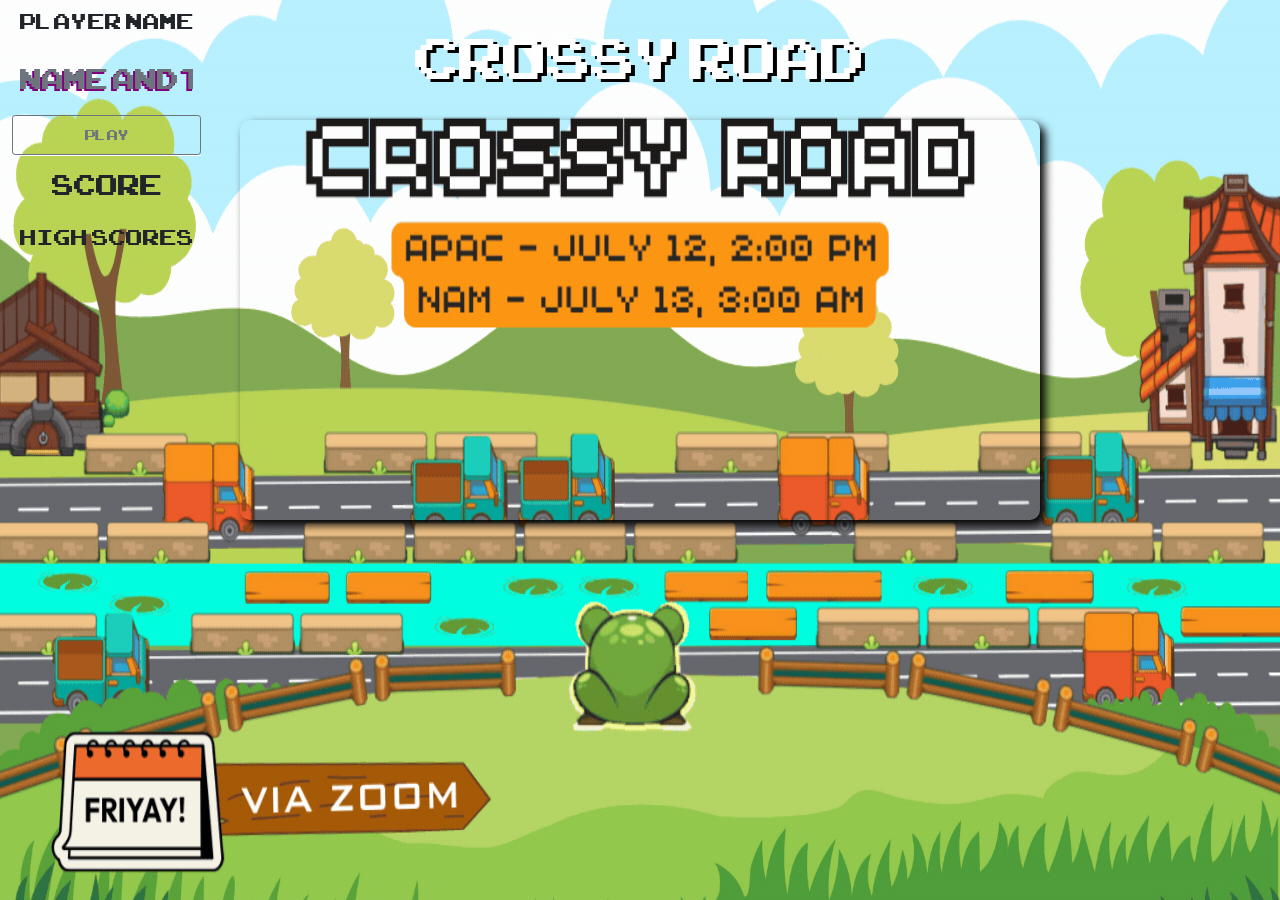
==== index.html @ a65c2bf8 "Disabled admin password" ====
<html>
    <head></head>
    <body class="container-fluid">
    <div class="row">
        <div class="col-sm-2">
            <div class="name" style="border-bottom: 1px solid white;">
                <div style="font-size: 30px;text-align: center;">Player Name</div>
                <input id="name" class="form-control form-control-sm w-100" type="text" style="border: none;background-color: transparent;" placeholder="Name and Team">
                <div style="text-align: right;">
                    <button id="play_button" class="btn btn-sm btn-outline-secondary w-100" style="display: none;" onclick="play_now()">Play</button>
                </div>
            </div>
            <div>
                <div style="text-align: center;font-size: 40px;">Score</div>
                <div id="score"></div>
            </div>
            <div>
                <div style="text-align: center;font-size: 30px;">High Scores</div>
                <table id = "scoreboard" style="font-size: 20px;"></table>
            </div>
        </div>
        <div class="col-sm-8">
            <div id="banner">Crossy Road</div>
            <canvas id="game_canvas"></canvas>
        </div>
        <div class="col-sm-2"></div>
    </div>
    </body>

    <link rel="stylesheet" href="dist/font-awesome/css/all.css" type="text/css">
    <link href="dist/bootstrap-5.1.3/css/bootstrap.min.css" rel="stylesheet">
    <script src="dist/bootstrap-5.1.3/js/bootstrap.min.js"></script>
    <script src="dist/bootstrap-5.1.3/popper.js"></script>

    <script src="dist/jquery-3.6.0.min.js"></script>

    <script src="js/main.js"></script>
    <script src="js/topscores.js"></script>
    <link rel="stylesheet" type="text/css" href="css/main.css" />
</html>
---- dist/font-awesome/css/all.css ----
.fa,
.fas,
.far,
.fal,
.fab {
  -moz-osx-font-smoothing: grayscale;
  -webkit-font-smoothing: antialiased;
  display: inline-block;
  font-style: normal;
  font-variant: normal;
  text-rendering: auto;
  line-height: 1; }

.fa-lg {
  font-size: 1.33333em;
  line-height: 0.75em;
  vertical-align: -.0667em; }

.fa-xs {
  font-size: .75em; }

.fa-sm {
  font-size: .875em; }

.fa-1x {
  font-size: 1em; }

.fa-2x {
  font-size: 2em; }

.fa-3x {
  font-size: 3em; }

.fa-4x {
  font-size: 4em; }

.fa-5x {
  font-size: 5em; }

.fa-6x {
  font-size: 6em; }

.fa-7x {
  font-size: 7em; }

.fa-8x {
  font-size: 8em; }

.fa-9x {
  font-size: 9em; }

.fa-10x {
  font-size: 10em; }

.fa-fw {
  text-align: center;
  width: 1.25em; }

.fa-ul {
  list-style-type: none;
  margin-left: 2.5em;
  padding-left: 0; }
  .fa-ul > li {
    position: relative; }

.fa-li {
  left: -2em;
  position: absolute;
  text-align: center;
  width: 2em;
  line-height: inherit; }

.fa-border {
  border: solid 0.08em #eee;
  border-radius: .1em;
  padding: .2em .25em .15em; }

.fa-pull-left {
  float: left; }

.fa-pull-right {
  float: right; }

.fa.fa-pull-left,
.fas.fa-pull-left,
.far.fa-pull-left,
.fal.fa-pull-left,
.fab.fa-pull-left {
  margin-right: .3em; }

.fa.fa-pull-right,
.fas.fa-pull-right,
.far.fa-pull-right,
.fal.fa-pull-right,
.fab.fa-pull-right {
  margin-left: .3em; }

.fa-spin {
  -webkit-animation: fa-spin 2s infinite linear;
          animation: fa-spin 2s infinite linear; }

.fa-pulse {
  -webkit-animation: fa-spin 1s infinite steps(8);
          animation: fa-spin 1s infinite steps(8); }

@-webkit-keyframes fa-spin {
  0% {
    -webkit-transform: rotate(0deg);
            transform: rotate(0deg); }
  100% {
    -webkit-transform: rotate(360deg);
            transform: rotate(360deg); } }

@keyframes fa-spin {
  0% {
    -webkit-transform: rotate(0deg);
            transform: rotate(0deg); }
  100% {
    -webkit-transform: rotate(360deg);
            transform: rotate(360deg); } }

.fa-rotate-90 {
  -ms-filter: "progid:DXImageTransform.Microsoft.BasicImage(rotation=1)";
  -webkit-transform: rotate(90deg);
          transform: rotate(90deg); }

.fa-rotate-180 {
  -ms-filter: "progid:DXImageTransform.Microsoft.BasicImage(rotation=2)";
  -webkit-transform: rotate(180deg);
          transform: rotate(180deg); }

.fa-rotate-270 {
  -ms-filter: "progid:DXImageTransform.Microsoft.BasicImage(rotation=3)";
  -webkit-transform: rotate(270deg);
          transform: rotate(270deg); }

.fa-flip-horizontal {
  -ms-filter: "progid:DXImageTransform.Microsoft.BasicImage(rotation=0, mirror=1)";
  -webkit-transform: scale(-1, 1);
          transform: scale(-1, 1); }

.fa-flip-vertical {
  -ms-filter: "progid:DXImageTransform.Microsoft.BasicImage(rotation=2, mirror=1)";
  -webkit-transform: scale(1, -1);
          transform: scale(1, -1); }

.fa-flip-both, .fa-flip-horizontal.fa-flip-vertical {
  -ms-filter: "progid:DXImageTransform.Microsoft.BasicImage(rotation=2, mirror=1)";
  -webkit-transform: scale(-1, -1);
          transform: scale(-1, -1); }

:root .fa-rotate-90,
:root .fa-rotate-180,
:root .fa-rotate-270,
:root .fa-flip-horizontal,
:root .fa-flip-vertical,
:root .fa-flip-both {
  -webkit-filter: none;
          filter: none; }

.fa-stack {
  display: inline-block;
  height: 2em;
  line-height: 2em;
  position: relative;
  vertical-align: middle;
  width: 2.5em; }

.fa-stack-1x,
.fa-stack-2x {
  left: 0;
  position: absolute;
  text-align: center;
  width: 100%; }

.fa-stack-1x {
  line-height: inherit; }

.fa-stack-2x {
  font-size: 2em; }

.fa-inverse {
  color: #fff; }

/* Font Awesome uses the Unicode Private Use Area (PUA) to ensure screen
readers do not read off random characters that represent icons */
.fa-500px:before {
  content: "\f26e"; }

.fa-accessible-icon:before {
  content: "\f368"; }

.fa-accusoft:before {
  content: "\f369"; }

.fa-acquisitions-incorporated:before {
  content: "\f6af"; }

.fa-ad:before {
  content: "\f641"; }

.fa-address-book:before {
  content: "\f2b9"; }

.fa-address-card:before {
  content: "\f2bb"; }

.fa-adjust:before {
  content: "\f042"; }

.fa-adn:before {
  content: "\f170"; }

.fa-adobe:before {
  content: "\f778"; }

.fa-adversal:before {
  content: "\f36a"; }

.fa-affiliatetheme:before {
  content: "\f36b"; }

.fa-air-freshener:before {
  content: "\f5d0"; }

.fa-algolia:before {
  content: "\f36c"; }

.fa-align-center:before {
  content: "\f037"; }

.fa-align-justify:before {
  content: "\f039"; }

.fa-align-left:before {
  content: "\f036"; }

.fa-align-right:before {
  content: "\f038"; }

.fa-alipay:before {
  content: "\f642"; }

.fa-allergies:before {
  content: "\f461"; }

.fa-amazon:before {
  content: "\f270"; }

.fa-amazon-pay:before {
  content: "\f42c"; }

.fa-ambulance:before {
  content: "\f0f9"; }

.fa-american-sign-language-interpreting:before {
  content: "\f2a3"; }

.fa-amilia:before {
  content: "\f36d"; }

.fa-anchor:before {
  content: "\f13d"; }

.fa-android:before {
  content: "\f17b"; }

.fa-angellist:before {
  content: "\f209"; }

.fa-angle-double-down:before {
  content: "\f103"; }

.fa-angle-double-left:before {
  content: "\f100"; }

.fa-angle-double-right:before {
  content: "\f101"; }

.fa-angle-double-up:before {
  content: "\f102"; }

.fa-angle-down:before {
  content: "\f107"; }

.fa-angle-left:before {
  content: "\f104"; }

.fa-angle-right:before {
  content: "\f105"; }

.fa-angle-up:before {
  content: "\f106"; }

.fa-angry:before {
  content: "\f556"; }

.fa-angrycreative:before {
  content: "\f36e"; }

.fa-angular:before {
  content: "\f420"; }

.fa-ankh:before {
  content: "\f644"; }

.fa-app-store:before {
  content: "\f36f"; }

.fa-app-store-ios:before {
  content: "\f370"; }

.fa-apper:before {
  content: "\f371"; }

.fa-apple:before {
  content: "\f179"; }

.fa-apple-alt:before {
  content: "\f5d1"; }

.fa-apple-pay:before {
  content: "\f415"; }

.fa-archive:before {
  content: "\f187"; }

.fa-archway:before {
  content: "\f557"; }

.fa-arrow-alt-circle-down:before {
  content: "\f358"; }

.fa-arrow-alt-circle-left:before {
  content: "\f359"; }

.fa-arrow-alt-circle-right:before {
  content: "\f35a"; }

.fa-arrow-alt-circle-up:before {
  content: "\f35b"; }

.fa-arrow-circle-down:before {
  content: "\f0ab"; }

.fa-arrow-circle-left:before {
  content: "\f0a8"; }

.fa-arrow-circle-right:before {
  content: "\f0a9"; }

.fa-arrow-circle-up:before {
  content: "\f0aa"; }

.fa-arrow-down:before {
  content: "\f063"; }

.fa-arrow-left:before {
  content: "\f060"; }

.fa-arrow-right:before {
  content: "\f061"; }

.fa-arrow-up:before {
  content: "\f062"; }

.fa-arrows-alt:before {
  content: "\f0b2"; }

.fa-arrows-alt-h:before {
  content: "\f337"; }

.fa-arrows-alt-v:before {
  content: "\f338"; }

.fa-artstation:before {
  content: "\f77a"; }

.fa-assistive-listening-systems:before {
  content: "\f2a2"; }

.fa-asterisk:before {
  content: "\f069"; }

.fa-asymmetrik:before {
  content: "\f372"; }

.fa-at:before {
  content: "\f1fa"; }

.fa-atlas:before {
  content: "\f558"; }

.fa-atlassian:before {
  content: "\f77b"; }

.fa-atom:before {
  content: "\f5d2"; }

.fa-audible:before {
  content: "\f373"; }

.fa-audio-description:before {
  content: "\f29e"; }

.fa-autoprefixer:before {
  content: "\f41c"; }

.fa-avianex:before {
  content: "\f374"; }

.fa-aviato:before {
  content: "\f421"; }

.fa-award:before {
  content: "\f559"; }

.fa-aws:before {
  content: "\f375"; }

.fa-baby:before {
  content: "\f77c"; }

.fa-baby-carriage:before {
  content: "\f77d"; }

.fa-backspace:before {
  content: "\f55a"; }

.fa-backward:before {
  content: "\f04a"; }

.fa-bacon:before {
  content: "\f7e5"; }

.fa-balance-scale:before {
  content: "\f24e"; }

.fa-ban:before {
  content: "\f05e"; }

.fa-band-aid:before {
  content: "\f462"; }

.fa-bandcamp:before {
  content: "\f2d5"; }

.fa-barcode:before {
  content: "\f02a"; }

.fa-bars:before {
  content: "\f0c9"; }

.fa-baseball-ball:before {
  content: "\f433"; }

.fa-basketball-ball:before {
  content: "\f434"; }

.fa-bath:before {
  content: "\f2cd"; }

.fa-battery-empty:before {
  content: "\f244"; }

.fa-battery-full:before {
  content: "\f240"; }

.fa-battery-half:before {
  content: "\f242"; }

.fa-battery-quarter:before {
  content: "\f243"; }

.fa-battery-three-quarters:before {
  content: "\f241"; }

.fa-bed:before {
  content: "\f236"; }

.fa-beer:before {
  content: "\f0fc"; }

.fa-behance:before {
  content: "\f1b4"; }

.fa-behance-square:before {
  content: "\f1b5"; }

.fa-bell:before {
  content: "\f0f3"; }

.fa-bell-slash:before {
  content: "\f1f6"; }

.fa-bezier-curve:before {
  content: "\f55b"; }

.fa-bible:before {
  content: "\f647"; }

.fa-bicycle:before {
  content: "\f206"; }

.fa-bimobject:before {
  content: "\f378"; }

.fa-binoculars:before {
  content: "\f1e5"; }

.fa-biohazard:before {
  content: "\f780"; }

.fa-birthday-cake:before {
  content: "\f1fd"; }

.fa-bitbucket:before {
  content: "\f171"; }

.fa-bitcoin:before {
  content: "\f379"; }

.fa-bity:before {
  content: "\f37a"; }

.fa-black-tie:before {
  content: "\f27e"; }

.fa-blackberry:before {
  content: "\f37b"; }

.fa-blender:before {
  content: "\f517"; }

.fa-blender-phone:before {
  content: "\f6b6"; }

.fa-blind:before {
  content: "\f29d"; }

.fa-blog:before {
  content: "\f781"; }

.fa-blogger:before {
  content: "\f37c"; }

.fa-blogger-b:before {
  content: "\f37d"; }

.fa-bluetooth:before {
  content: "\f293"; }

.fa-bluetooth-b:before {
  content: "\f294"; }

.fa-bold:before {
  content: "\f032"; }

.fa-bolt:before {
  content: "\f0e7"; }

.fa-bomb:before {
  content: "\f1e2"; }

.fa-bone:before {
  content: "\f5d7"; }

.fa-bong:before {
  content: "\f55c"; }

.fa-book:before {
  content: "\f02d"; }

.fa-book-dead:before {
  content: "\f6b7"; }

.fa-book-medical:before {
  content: "\f7e6"; }

.fa-book-open:before {
  content: "\f518"; }

.fa-book-reader:before {
  content: "\f5da"; }

.fa-bookmark:before {
  content: "\f02e"; }

.fa-bowling-ball:before {
  content: "\f436"; }

.fa-box:before {
  content: "\f466"; }

.fa-box-open:before {
  content: "\f49e"; }

.fa-boxes:before {
  content: "\f468"; }

.fa-braille:before {
  content: "\f2a1"; }

.fa-brain:before {
  content: "\f5dc"; }

.fa-bread-slice:before {
  content: "\f7ec"; }

.fa-briefcase:before {
  content: "\f0b1"; }

.fa-briefcase-medical:before {
  content: "\f469"; }

.fa-broadcast-tower:before {
  content: "\f519"; }

.fa-broom:before {
  content: "\f51a"; }

.fa-brush:before {
  content: "\f55d"; }

.fa-btc:before {
  content: "\f15a"; }

.fa-bug:before {
  content: "\f188"; }

.fa-building:before {
  content: "\f1ad"; }

.fa-bullhorn:before {
  content: "\f0a1"; }

.fa-bullseye:before {
  content: "\f140"; }

.fa-burn:before {
  content: "\f46a"; }

.fa-buromobelexperte:before {
  content: "\f37f"; }

.fa-bus:before {
  content: "\f207"; }

.fa-bus-alt:before {
  content: "\f55e"; }

.fa-business-time:before {
  content: "\f64a"; }

.fa-buysellads:before {
  content: "\f20d"; }

.fa-calculator:before {
  content: "\f1ec"; }

.fa-calendar:before {
  content: "\f133"; }

.fa-calendar-alt:before {
  content: "\f073"; }

.fa-calendar-check:before {
  content: "\f274"; }

.fa-calendar-day:before {
  content: "\f783"; }

.fa-calendar-minus:before {
  content: "\f272"; }

.fa-calendar-plus:before {
  content: "\f271"; }

.fa-calendar-times:before {
  content: "\f273"; }

.fa-calendar-week:before {
  content: "\f784"; }

.fa-camera:before {
  content: "\f030"; }

.fa-camera-retro:before {
  content: "\f083"; }

.fa-campground:before {
  content: "\f6bb"; }

.fa-canadian-maple-leaf:before {
  content: "\f785"; }

.fa-candy-cane:before {
  content: "\f786"; }

.fa-cannabis:before {
  content: "\f55f"; }

.fa-capsules:before {
  content: "\f46b"; }

.fa-car:before {
  content: "\f1b9"; }

.fa-car-alt:before {
  content: "\f5de"; }

.fa-car-battery:before {
  content: "\f5df"; }

.fa-car-crash:before {
  content: "\f5e1"; }

.fa-car-side:before {
  content: "\f5e4"; }

.fa-caret-down:before {
  content: "\f0d7"; }

.fa-caret-left:before {
  content: "\f0d9"; }

.fa-caret-right:before {
  content: "\f0da"; }

.fa-caret-square-down:before {
  content: "\f150"; }

.fa-caret-square-left:before {
  content: "\f191"; }

.fa-caret-square-right:before {
  content: "\f152"; }

.fa-caret-square-up:before {
  content: "\f151"; }

.fa-caret-up:before {
  content: "\f0d8"; }

.fa-carrot:before {
  content: "\f787"; }

.fa-cart-arrow-down:before {
  content: "\f218"; }

.fa-cart-plus:before {
  content: "\f217"; }

.fa-cash-register:before {
  content: "\f788"; }

.fa-cat:before {
  content: "\f6be"; }

.fa-cc-amazon-pay:before {
  content: "\f42d"; }

.fa-cc-amex:before {
  content: "\f1f3"; }

.fa-cc-apple-pay:before {
  content: "\f416"; }

.fa-cc-diners-club:before {
  content: "\f24c"; }

.fa-cc-discover:before {
  content: "\f1f2"; }

.fa-cc-jcb:before {
  content: "\f24b"; }

.fa-cc-mastercard:before {
  content: "\f1f1"; }

.fa-cc-paypal:before {
  content: "\f1f4"; }

.fa-cc-stripe:before {
  content: "\f1f5"; }

.fa-cc-visa:before {
  content: "\f1f0"; }

.fa-centercode:before {
  content: "\f380"; }

.fa-centos:before {
  content: "\f789"; }

.fa-certificate:before {
  content: "\f0a3"; }

.fa-chair:before {
  content: "\f6c0"; }

.fa-chalkboard:before {
  content: "\f51b"; }

.fa-chalkboard-teacher:before {
  content: "\f51c"; }

.fa-charging-station:before {
  content: "\f5e7"; }

.fa-chart-area:before {
  content: "\f1fe"; }

.fa-chart-bar:before {
  content: "\f080"; }

.fa-chart-line:before {
  content: "\f201"; }

.fa-chart-pie:before {
  content: "\f200"; }

.fa-check:before {
  content: "\f00c"; }

.fa-check-circle:before {
  content: "\f058"; }

.fa-check-double:before {
  content: "\f560"; }

.fa-check-square:before {
  content: "\f14a"; }

.fa-cheese:before {
  content: "\f7ef"; }

.fa-chess:before {
  content: "\f439"; }

.fa-chess-bishop:before {
  content: "\f43a"; }

.fa-chess-board:before {
  content: "\f43c"; }

.fa-chess-king:before {
  content: "\f43f"; }

.fa-chess-knight:before {
  content: "\f441"; }

.fa-chess-pawn:before {
  content: "\f443"; }

.fa-chess-queen:before {
  content: "\f445"; }

.fa-chess-rook:before {
  content: "\f447"; }

.fa-chevron-circle-down:before {
  content: "\f13a"; }

.fa-chevron-circle-left:before {
  content: "\f137"; }

.fa-chevron-circle-right:before {
  content: "\f138"; }

.fa-chevron-circle-up:before {
  content: "\f139"; }

.fa-chevron-down:before {
  content: "\f078"; }

.fa-chevron-left:before {
  content: "\f053"; }

.fa-chevron-right:before {
  content: "\f054"; }

.fa-chevron-up:before {
  content: "\f077"; }

.fa-child:before {
  content: "\f1ae"; }

.fa-chrome:before {
  content: "\f268"; }

.fa-church:before {
  content: "\f51d"; }

.fa-circle:before {
  content: "\f111"; }

.fa-circle-notch:before {
  content: "\f1ce"; }

.fa-city:before {
  content: "\f64f"; }

.fa-clinic-medical:before {
  content: "\f7f2"; }

.fa-clipboard:before {
  content: "\f328"; }

.fa-clipboard-check:before {
  content: "\f46c"; }

.fa-clipboard-list:before {
  content: "\f46d"; }

.fa-clock:before {
  content: "\f017"; }

.fa-clone:before {
  content: "\f24d"; }

.fa-closed-captioning:before {
  content: "\f20a"; }

.fa-cloud:before {
  content: "\f0c2"; }

.fa-cloud-download-alt:before {
  content: "\f381"; }

.fa-cloud-meatball:before {
  content: "\f73b"; }

.fa-cloud-moon:before {
  content: "\f6c3"; }

.fa-cloud-moon-rain:before {
  content: "\f73c"; }

.fa-cloud-rain:before {
  content: "\f73d"; }

.fa-cloud-showers-heavy:before {
  content: "\f740"; }

.fa-cloud-sun:before {
  content: "\f6c4"; }

.fa-cloud-sun-rain:before {
  content: "\f743"; }

.fa-cloud-upload-alt:before {
  content: "\f382"; }

.fa-cloudscale:before {
  content: "\f383"; }

.fa-cloudsmith:before {
  content: "\f384"; }

.fa-cloudversify:before {
  content: "\f385"; }

.fa-cocktail:before {
  content: "\f561"; }

.fa-code:before {
  content: "\f121"; }

.fa-code-branch:before {
  content: "\f126"; }

.fa-codepen:before {
  content: "\f1cb"; }

.fa-codiepie:before {
  content: "\f284"; }

.fa-coffee:before {
  content: "\f0f4"; }

.fa-cog:before {
  content: "\f013"; }

.fa-cogs:before {
  content: "\f085"; }

.fa-coins:before {
  content: "\f51e"; }

.fa-columns:before {
  content: "\f0db"; }

.fa-comment:before {
  content: "\f075"; }

.fa-comment-alt:before {
  content: "\f27a"; }

.fa-comment-dollar:before {
  content: "\f651"; }

.fa-comment-dots:before {
  content: "\f4ad"; }

.fa-comment-medical:before {
  content: "\f7f5"; }

.fa-comment-slash:before {
  content: "\f4b3"; }

.fa-comments:before {
  content: "\f086"; }

.fa-comments-dollar:before {
  content: "\f653"; }

.fa-compact-disc:before {
  content: "\f51f"; }

.fa-compass:before {
  content: "\f14e"; }

.fa-compress:before {
  content: "\f066"; }

.fa-compress-arrows-alt:before {
  content: "\f78c"; }

.fa-concierge-bell:before {
  content: "\f562"; }

.fa-confluence:before {
  content: "\f78d"; }

.fa-connectdevelop:before {
  content: "\f20e"; }

.fa-contao:before {
  content: "\f26d"; }

.fa-cookie:before {
  content: "\f563"; }

.fa-cookie-bite:before {
  content: "\f564"; }

.fa-copy:before {
  content: "\f0c5"; }

.fa-copyright:before {
  content: "\f1f9"; }

.fa-couch:before {
  content: "\f4b8"; }

.fa-cpanel:before {
  content: "\f388"; }

.fa-creative-commons:before {
  content: "\f25e"; }

.fa-creative-commons-by:before {
  content: "\f4e7"; }

.fa-creative-commons-nc:before {
  content: "\f4e8"; }

.fa-creative-commons-nc-eu:before {
  content: "\f4e9"; }

.fa-creative-commons-nc-jp:before {
  content: "\f4ea"; }

.fa-creative-commons-nd:before {
  content: "\f4eb"; }

.fa-creative-commons-pd:before {
  content: "\f4ec"; }

.fa-creative-commons-pd-alt:before {
  content: "\f4ed"; }

.fa-creative-commons-remix:before {
  content: "\f4ee"; }

.fa-creative-commons-sa:before {
  content: "\f4ef"; }

.fa-creative-commons-sampling:before {
  content: "\f4f0"; }

.fa-creative-commons-sampling-plus:before {
  content: "\f4f1"; }

.fa-creative-commons-share:before {
  content: "\f4f2"; }

.fa-creative-commons-zero:before {
  content: "\f4f3"; }

.fa-credit-card:before {
  content: "\f09d"; }

.fa-critical-role:before {
  content: "\f6c9"; }

.fa-crop:before {
  content: "\f125"; }

.fa-crop-alt:before {
  content: "\f565"; }

.fa-cross:before {
  content: "\f654"; }

.fa-crosshairs:before {
  content: "\f05b"; }

.fa-crow:before {
  content: "\f520"; }

.fa-crown:before {
  content: "\f521"; }

.fa-crutch:before {
  content: "\f7f7"; }

.fa-css3:before {
  content: "\f13c"; }

.fa-css3-alt:before {
  content: "\f38b"; }

.fa-cube:before {
  content: "\f1b2"; }

.fa-cubes:before {
  content: "\f1b3"; }

.fa-cut:before {
  content: "\f0c4"; }

.fa-cuttlefish:before {
  content: "\f38c"; }

.fa-d-and-d:before {
  content: "\f38d"; }

.fa-d-and-d-beyond:before {
  content: "\f6ca"; }

.fa-dashcube:before {
  content: "\f210"; }

.fa-database:before {
  content: "\f1c0"; }

.fa-deaf:before {
  content: "\f2a4"; }

.fa-delicious:before {
  content: "\f1a5"; }

.fa-democrat:before {
  content: "\f747"; }

.fa-deploydog:before {
  content: "\f38e"; }

.fa-deskpro:before {
  content: "\f38f"; }

.fa-desktop:before {
  content: "\f108"; }

.fa-dev:before {
  content: "\f6cc"; }

.fa-deviantart:before {
  content: "\f1bd"; }

.fa-dharmachakra:before {
  content: "\f655"; }

.fa-dhl:before {
  content: "\f790"; }

.fa-diagnoses:before {
  content: "\f470"; }

.fa-diaspora:before {
  content: "\f791"; }

.fa-dice:before {
  content: "\f522"; }

.fa-dice-d20:before {
  content: "\f6cf"; }

.fa-dice-d6:before {
  content: "\f6d1"; }

.fa-dice-five:before {
  content: "\f523"; }

.fa-dice-four:before {
  content: "\f524"; }

.fa-dice-one:before {
  content: "\f525"; }

.fa-dice-six:before {
  content: "\f526"; }

.fa-dice-three:before {
  content: "\f527"; }

.fa-dice-two:before {
  content: "\f528"; }

.fa-digg:before {
  content: "\f1a6"; }

.fa-digital-ocean:before {
  content: "\f391"; }

.fa-digital-tachograph:before {
  content: "\f566"; }

.fa-directions:before {
  content: "\f5eb"; }

.fa-discord:before {
  content: "\f392"; }

.fa-discourse:before {
  content: "\f393"; }

.fa-divide:before {
  content: "\f529"; }

.fa-dizzy:before {
  content: "\f567"; }

.fa-dna:before {
  content: "\f471"; }

.fa-dochub:before {
  content: "\f394"; }

.fa-docker:before {
  content: "\f395"; }

.fa-dog:before {
  content: "\f6d3"; }

.fa-dollar-sign:before {
  content: "\f155"; }

.fa-dolly:before {
  content: "\f472"; }

.fa-dolly-flatbed:before {
  content: "\f474"; }

.fa-donate:before {
  content: "\f4b9"; }

.fa-door-closed:before {
  content: "\f52a"; }

.fa-door-open:before {
  content: "\f52b"; }

.fa-dot-circle:before {
  content: "\f192"; }

.fa-dove:before {
  content: "\f4ba"; }

.fa-download:before {
  content: "\f019"; }

.fa-draft2digital:before {
  content: "\f396"; }

.fa-drafting-compass:before {
  content: "\f568"; }

.fa-dragon:before {
  content: "\f6d5"; }

.fa-draw-polygon:before {
  content: "\f5ee"; }

.fa-dribbble:before {
  content: "\f17d"; }

.fa-dribbble-square:before {
  content: "\f397"; }

.fa-dropbox:before {
  content: "\f16b"; }

.fa-drum:before {
  content: "\f569"; }

.fa-drum-steelpan:before {
  content: "\f56a"; }

.fa-drumstick-bite:before {
  content: "\f6d7"; }

.fa-drupal:before {
  content: "\f1a9"; }

.fa-dumbbell:before {
  content: "\f44b"; }

.fa-dumpster:before {
  content: "\f793"; }

.fa-dumpster-fire:before {
  content: "\f794"; }

.fa-dungeon:before {
  content: "\f6d9"; }

.fa-dyalog:before {
  content: "\f399"; }

.fa-earlybirds:before {
  content: "\f39a"; }

.fa-ebay:before {
  content: "\f4f4"; }

.fa-edge:before {
  content: "\f282"; }

.fa-edit:before {
  content: "\f044"; }

.fa-egg:before {
  content: "\f7fb"; }

.fa-eject:before {
  content: "\f052"; }

.fa-elementor:before {
  content: "\f430"; }

.fa-ellipsis-h:before {
  content: "\f141"; }

.fa-ellipsis-v:before {
  content: "\f142"; }

.fa-ello:before {
  content: "\f5f1"; }

.fa-ember:before {
  content: "\f423"; }

.fa-empire:before {
  content: "\f1d1"; }

.fa-envelope:before {
  content: "\f0e0"; }

.fa-envelope-open:before {
  content: "\f2b6"; }

.fa-envelope-open-text:before {
  content: "\f658"; }

.fa-envelope-square:before {
  content: "\f199"; }

.fa-envira:before {
  content: "\f299"; }

.fa-equals:before {
  content: "\f52c"; }

.fa-eraser:before {
  content: "\f12d"; }

.fa-erlang:before {
  content: "\f39d"; }

.fa-ethereum:before {
  content: "\f42e"; }

.fa-ethernet:before {
  content: "\f796"; }

.fa-etsy:before {
  content: "\f2d7"; }

.fa-euro-sign:before {
  content: "\f153"; }

.fa-exchange-alt:before {
  content: "\f362"; }

.fa-exclamation:before {
  content: "\f12a"; }

.fa-exclamation-circle:before {
  content: "\f06a"; }

.fa-exclamation-triangle:before {
  content: "\f071"; }

.fa-expand:before {
  content: "\f065"; }

.fa-expand-arrows-alt:before {
  content: "\f31e"; }

.fa-expeditedssl:before {
  content: "\f23e"; }

.fa-external-link-alt:before {
  content: "\f35d"; }

.fa-external-link-square-alt:before {
  content: "\f360"; }

.fa-eye:before {
  content: "\f06e"; }

.fa-eye-dropper:before {
  content: "\f1fb"; }

.fa-eye-slash:before {
  content: "\f070"; }

.fa-facebook:before {
  content: "\f09a"; }

.fa-facebook-f:before {
  content: "\f39e"; }

.fa-facebook-messenger:before {
  content: "\f39f"; }

.fa-facebook-square:before {
  content: "\f082"; }

.fa-fantasy-flight-games:before {
  content: "\f6dc"; }

.fa-fast-backward:before {
  content: "\f049"; }

.fa-fast-forward:before {
  content: "\f050"; }

.fa-fax:before {
  content: "\f1ac"; }

.fa-feather:before {
  content: "\f52d"; }

.fa-feather-alt:before {
  content: "\f56b"; }

.fa-fedex:before {
  content: "\f797"; }

.fa-fedora:before {
  content: "\f798"; }

.fa-female:before {
  content: "\f182"; }

.fa-fighter-jet:before {
  content: "\f0fb"; }

.fa-figma:before {
  content: "\f799"; }

.fa-file:before {
  content: "\f15b"; }

.fa-file-alt:before {
  content: "\f15c"; }

.fa-file-archive:before {
  content: "\f1c6"; }

.fa-file-audio:before {
  content: "\f1c7"; }

.fa-file-code:before {
  content: "\f1c9"; }

.fa-file-contract:before {
  content: "\f56c"; }

.fa-file-csv:before {
  content: "\f6dd"; }

.fa-file-download:before {
  content: "\f56d"; }

.fa-file-excel:before {
  content: "\f1c3"; }

.fa-file-export:before {
  content: "\f56e"; }

.fa-file-image:before {
  content: "\f1c5"; }

.fa-file-import:before {
  content: "\f56f"; }

.fa-file-invoice:before {
  content: "\f570"; }

.fa-file-invoice-dollar:before {
  content: "\f571"; }

.fa-file-medical:before {
  content: "\f477"; }

.fa-file-medical-alt:before {
  content: "\f478"; }

.fa-file-pdf:before {
  content: "\f1c1"; }

.fa-file-powerpoint:before {
  content: "\f1c4"; }

.fa-file-prescription:before {
  content: "\f572"; }

.fa-file-signature:before {
  content: "\f573"; }

.fa-file-upload:before {
  content: "\f574"; }

.fa-file-video:before {
  content: "\f1c8"; }

.fa-file-word:before {
  content: "\f1c2"; }

.fa-fill:before {
  content: "\f575"; }

.fa-fill-drip:before {
  content: "\f576"; }

.fa-film:before {
  content: "\f008"; }

.fa-filter:before {
  content: "\f0b0"; }

.fa-fingerprint:before {
  content: "\f577"; }

.fa-fire:before {
  content: "\f06d"; }

.fa-fire-alt:before {
  content: "\f7e4"; }

.fa-fire-extinguisher:before {
  content: "\f134"; }

.fa-firefox:before {
  content: "\f269"; }

.fa-first-aid:before {
  content: "\f479"; }

.fa-first-order:before {
  content: "\f2b0"; }

.fa-first-order-alt:before {
  content: "\f50a"; }

.fa-firstdraft:before {
  content: "\f3a1"; }

.fa-fish:before {
  content: "\f578"; }

.fa-fist-raised:before {
  content: "\f6de"; }

.fa-flag:before {
  content: "\f024"; }

.fa-flag-checkered:before {
  content: "\f11e"; }

.fa-flag-usa:before {
  content: "\f74d"; }

.fa-flask:before {
  content: "\f0c3"; }

.fa-flickr:before {
  content: "\f16e"; }

.fa-flipboard:before {
  content: "\f44d"; }

.fa-flushed:before {
  content: "\f579"; }

.fa-fly:before {
  content: "\f417"; }

.fa-folder:before {
  content: "\f07b"; }

.fa-folder-minus:before {
  content: "\f65d"; }

.fa-folder-open:before {
  content: "\f07c"; }

.fa-folder-plus:before {
  content: "\f65e"; }

.fa-font:before {
  content: "\f031"; }

.fa-font-awesome:before {
  content: "\f2b4"; }

.fa-font-awesome-alt:before {
  content: "\f35c"; }

.fa-font-awesome-flag:before {
  content: "\f425"; }

.fa-font-awesome-logo-full:before {
  content: "\f4e6"; }

.fa-fonticons:before {
  content: "\f280"; }

.fa-fonticons-fi:before {
  content: "\f3a2"; }

.fa-football-ball:before {
  content: "\f44e"; }

.fa-fort-awesome:before {
  content: "\f286"; }

.fa-fort-awesome-alt:before {
  content: "\f3a3"; }

.fa-forumbee:before {
  content: "\f211"; }

.fa-forward:before {
  content: "\f04e"; }

.fa-foursquare:before {
  content: "\f180"; }

.fa-free-code-camp:before {
  content: "\f2c5"; }

.fa-freebsd:before {
  content: "\f3a4"; }

.fa-frog:before {
  content: "\f52e"; }

.fa-frown:before {
  content: "\f119"; }

.fa-frown-open:before {
  content: "\f57a"; }

.fa-fulcrum:before {
  content: "\f50b"; }

.fa-funnel-dollar:before {
  content: "\f662"; }

.fa-futbol:before {
  content: "\f1e3"; }

.fa-galactic-republic:before {
  content: "\f50c"; }

.fa-galactic-senate:before {
  content: "\f50d"; }

.fa-gamepad:before {
  content: "\f11b"; }

.fa-gas-pump:before {
  content: "\f52f"; }

.fa-gavel:before {
  content: "\f0e3"; }

.fa-gem:before {
  content: "\f3a5"; }

.fa-genderless:before {
  content: "\f22d"; }

.fa-get-pocket:before {
  content: "\f265"; }

.fa-gg:before {
  content: "\f260"; }

.fa-gg-circle:before {
  content: "\f261"; }

.fa-ghost:before {
  content: "\f6e2"; }

.fa-gift:before {
  content: "\f06b"; }

.fa-gifts:before {
  content: "\f79c"; }

.fa-git:before {
  content: "\f1d3"; }

.fa-git-square:before {
  content: "\f1d2"; }

.fa-github:before {
  content: "\f09b"; }

.fa-github-alt:before {
  content: "\f113"; }

.fa-github-square:before {
  content: "\f092"; }

.fa-gitkraken:before {
  content: "\f3a6"; }

.fa-gitlab:before {
  content: "\f296"; }

.fa-gitter:before {
  content: "\f426"; }

.fa-glass-cheers:before {
  content: "\f79f"; }

.fa-glass-martini:before {
  content: "\f000"; }

.fa-glass-martini-alt:before {
  content: "\f57b"; }

.fa-glass-whiskey:before {
  content: "\f7a0"; }

.fa-glasses:before {
  content: "\f530"; }

.fa-glide:before {
  content: "\f2a5"; }

.fa-glide-g:before {
  content: "\f2a6"; }

.fa-globe:before {
  content: "\f0ac"; }

.fa-globe-africa:before {
  content: "\f57c"; }

.fa-globe-americas:before {
  content: "\f57d"; }

.fa-globe-asia:before {
  content: "\f57e"; }

.fa-globe-europe:before {
  content: "\f7a2"; }

.fa-gofore:before {
  content: "\f3a7"; }

.fa-golf-ball:before {
  content: "\f450"; }

.fa-goodreads:before {
  content: "\f3a8"; }

.fa-goodreads-g:before {
  content: "\f3a9"; }

.fa-google:before {
  content: "\f1a0"; }

.fa-google-drive:before {
  content: "\f3aa"; }

.fa-google-play:before {
  content: "\f3ab"; }

.fa-google-plus:before {
  content: "\f2b3"; }

.fa-google-plus-g:before {
  content: "\f0d5"; }

.fa-google-plus-square:before {
  content: "\f0d4"; }

.fa-google-wallet:before {
  content: "\f1ee"; }

.fa-gopuram:before {
  content: "\f664"; }

.fa-graduation-cap:before {
  content: "\f19d"; }

.fa-gratipay:before {
  content: "\f184"; }

.fa-grav:before {
  content: "\f2d6"; }

.fa-greater-than:before {
  content: "\f531"; }

.fa-greater-than-equal:before {
  content: "\f532"; }

.fa-grimace:before {
  content: "\f57f"; }

.fa-grin:before {
  content: "\f580"; }

.fa-grin-alt:before {
  content: "\f581"; }

.fa-grin-beam:before {
  content: "\f582"; }

.fa-grin-beam-sweat:before {
  content: "\f583"; }

.fa-grin-hearts:before {
  content: "\f584"; }

.fa-grin-squint:before {
  content: "\f585"; }

.fa-grin-squint-tears:before {
  content: "\f586"; }

.fa-grin-stars:before {
  content: "\f587"; }

.fa-grin-tears:before {
  content: "\f588"; }

.fa-grin-tongue:before {
  content: "\f589"; }

.fa-grin-tongue-squint:before {
  content: "\f58a"; }

.fa-grin-tongue-wink:before {
  content: "\f58b"; }

.fa-grin-wink:before {
  content: "\f58c"; }

.fa-grip-horizontal:before {
  content: "\f58d"; }

.fa-grip-lines:before {
  content: "\f7a4"; }

.fa-grip-lines-vertical:before {
  content: "\f7a5"; }

.fa-grip-vertical:before {
  content: "\f58e"; }

.fa-gripfire:before {
  content: "\f3ac"; }

.fa-grunt:before {
  content: "\f3ad"; }

.fa-guitar:before {
  content: "\f7a6"; }

.fa-gulp:before {
  content: "\f3ae"; }

.fa-h-square:before {
  content: "\f0fd"; }

.fa-hacker-news:before {
  content: "\f1d4"; }

.fa-hacker-news-square:before {
  content: "\f3af"; }

.fa-hackerrank:before {
  content: "\f5f7"; }

.fa-hamburger:before {
  content: "\f805"; }

.fa-hammer:before {
  content: "\f6e3"; }

.fa-hamsa:before {
  content: "\f665"; }

.fa-hand-holding:before {
  content: "\f4bd"; }

.fa-hand-holding-heart:before {
  content: "\f4be"; }

.fa-hand-holding-usd:before {
  content: "\f4c0"; }

.fa-hand-lizard:before {
  content: "\f258"; }

.fa-hand-middle-finger:before {
  content: "\f806"; }

.fa-hand-paper:before {
  content: "\f256"; }

.fa-hand-peace:before {
  content: "\f25b"; }

.fa-hand-point-down:before {
  content: "\f0a7"; }

.fa-hand-point-left:before {
  content: "\f0a5"; }

.fa-hand-point-right:before {
  content: "\f0a4"; }

.fa-hand-point-up:before {
  content: "\f0a6"; }

.fa-hand-pointer:before {
  content: "\f25a"; }

.fa-hand-rock:before {
  content: "\f255"; }

.fa-hand-scissors:before {
  content: "\f257"; }

.fa-hand-spock:before {
  content: "\f259"; }

.fa-hands:before {
  content: "\f4c2"; }

.fa-hands-helping:before {
  content: "\f4c4"; }

.fa-handshake:before {
  content: "\f2b5"; }

.fa-hanukiah:before {
  content: "\f6e6"; }

.fa-hard-hat:before {
  content: "\f807"; }

.fa-hashtag:before {
  content: "\f292"; }

.fa-hat-wizard:before {
  content: "\f6e8"; }

.fa-haykal:before {
  content: "\f666"; }

.fa-hdd:before {
  content: "\f0a0"; }

.fa-heading:before {
  content: "\f1dc"; }

.fa-headphones:before {
  content: "\f025"; }

.fa-headphones-alt:before {
  content: "\f58f"; }

.fa-headset:before {
  content: "\f590"; }

.fa-heart:before {
  content: "\f004"; }

.fa-heart-broken:before {
  content: "\f7a9"; }

.fa-heartbeat:before {
  content: "\f21e"; }

.fa-helicopter:before {
  content: "\f533"; }

.fa-highlighter:before {
  content: "\f591"; }

.fa-hiking:before {
  content: "\f6ec"; }

.fa-hippo:before {
  content: "\f6ed"; }

.fa-hips:before {
  content: "\f452"; }

.fa-hire-a-helper:before {
  content: "\f3b0"; }

.fa-history:before {
  content: "\f1da"; }

.fa-hockey-puck:before {
  content: "\f453"; }

.fa-holly-berry:before {
  content: "\f7aa"; }

.fa-home:before {
  content: "\f015"; }

.fa-hooli:before {
  content: "\f427"; }

.fa-hornbill:before {
  content: "\f592"; }

.fa-horse:before {
  content: "\f6f0"; }

.fa-horse-head:before {
  content: "\f7ab"; }

.fa-hospital:before {
  content: "\f0f8"; }

.fa-hospital-alt:before {
  content: "\f47d"; }

.fa-hospital-symbol:before {
  content: "\f47e"; }

.fa-hot-tub:before {
  content: "\f593"; }

.fa-hotdog:before {
  content: "\f80f"; }

.fa-hotel:before {
  content: "\f594"; }

.fa-hotjar:before {
  content: "\f3b1"; }

.fa-hourglass:before {
  content: "\f254"; }

.fa-hourglass-end:before {
  content: "\f253"; }

.fa-hourglass-half:before {
  content: "\f252"; }

.fa-hourglass-start:before {
  content: "\f251"; }

.fa-house-damage:before {
  content: "\f6f1"; }

.fa-houzz:before {
  content: "\f27c"; }

.fa-hryvnia:before {
  content: "\f6f2"; }

.fa-html5:before {
  content: "\f13b"; }

.fa-hubspot:before {
  content: "\f3b2"; }

.fa-i-cursor:before {
  content: "\f246"; }

.fa-ice-cream:before {
  content: "\f810"; }

.fa-icicles:before {
  content: "\f7ad"; }

.fa-id-badge:before {
  content: "\f2c1"; }

.fa-id-card:before {
  content: "\f2c2"; }

.fa-id-card-alt:before {
  content: "\f47f"; }

.fa-igloo:before {
  content: "\f7ae"; }

.fa-image:before {
  content: "\f03e"; }

.fa-images:before {
  content: "\f302"; }

.fa-imdb:before {
  content: "\f2d8"; }

.fa-inbox:before {
  content: "\f01c"; }

.fa-indent:before {
  content: "\f03c"; }

.fa-industry:before {
  content: "\f275"; }

.fa-infinity:before {
  content: "\f534"; }

.fa-info:before {
  content: "\f129"; }

.fa-info-circle:before {
  content: "\f05a"; }

.fa-instagram:before {
  content: "\f16d"; }

.fa-intercom:before {
  content: "\f7af"; }

.fa-internet-explorer:before {
  content: "\f26b"; }

.fa-invision:before {
  content: "\f7b0"; }

.fa-ioxhost:before {
  content: "\f208"; }

.fa-italic:before {
  content: "\f033"; }

.fa-itunes:before {
  content: "\f3b4"; }

.fa-itunes-note:before {
  content: "\f3b5"; }

.fa-java:before {
  content: "\f4e4"; }

.fa-jedi:before {
  content: "\f669"; }

.fa-jedi-order:before {
  content: "\f50e"; }

.fa-jenkins:before {
  content: "\f3b6"; }

.fa-jira:before {
  content: "\f7b1"; }

.fa-joget:before {
  content: "\f3b7"; }

.fa-joint:before {
  content: "\f595"; }

.fa-joomla:before {
  content: "\f1aa"; }

.fa-journal-whills:before {
  content: "\f66a"; }

.fa-js:before {
  content: "\f3b8"; }

.fa-js-square:before {
  content: "\f3b9"; }

.fa-jsfiddle:before {
  content: "\f1cc"; }

.fa-kaaba:before {
  content: "\f66b"; }

.fa-kaggle:before {
  content: "\f5fa"; }

.fa-key:before {
  content: "\f084"; }

.fa-keybase:before {
  content: "\f4f5"; }

.fa-keyboard:before {
  content: "\f11c"; }

.fa-keycdn:before {
  content: "\f3ba"; }

.fa-khanda:before {
  content: "\f66d"; }

.fa-kickstarter:before {
  content: "\f3bb"; }

.fa-kickstarter-k:before {
  content: "\f3bc"; }

.fa-kiss:before {
  content: "\f596"; }

.fa-kiss-beam:before {
  content: "\f597"; }

.fa-kiss-wink-heart:before {
  content: "\f598"; }

.fa-kiwi-bird:before {
  content: "\f535"; }

.fa-korvue:before {
  content: "\f42f"; }

.fa-landmark:before {
  content: "\f66f"; }

.fa-language:before {
  content: "\f1ab"; }

.fa-laptop:before {
  content: "\f109"; }

.fa-laptop-code:before {
  content: "\f5fc"; }

.fa-laptop-medical:before {
  content: "\f812"; }

.fa-laravel:before {
  content: "\f3bd"; }

.fa-lastfm:before {
  content: "\f202"; }

.fa-lastfm-square:before {
  content: "\f203"; }

.fa-laugh:before {
  content: "\f599"; }

.fa-laugh-beam:before {
  content: "\f59a"; }

.fa-laugh-squint:before {
  content: "\f59b"; }

.fa-laugh-wink:before {
  content: "\f59c"; }

.fa-layer-group:before {
  content: "\f5fd"; }

.fa-leaf:before {
  content: "\f06c"; }

.fa-leanpub:before {
  content: "\f212"; }

.fa-lemon:before {
  content: "\f094"; }

.fa-less:before {
  content: "\f41d"; }

.fa-less-than:before {
  content: "\f536"; }

.fa-less-than-equal:before {
  content: "\f537"; }

.fa-level-down-alt:before {
  content: "\f3be"; }

.fa-level-up-alt:before {
  content: "\f3bf"; }

.fa-life-ring:before {
  content: "\f1cd"; }

.fa-lightbulb:before {
  content: "\f0eb"; }

.fa-line:before {
  content: "\f3c0"; }

.fa-link:before {
  content: "\f0c1"; }

.fa-linkedin:before {
  content: "\f08c"; }

.fa-linkedin-in:before {
  content: "\f0e1"; }

.fa-linode:before {
  content: "\f2b8"; }

.fa-linux:before {
  content: "\f17c"; }

.fa-lira-sign:before {
  content: "\f195"; }

.fa-list:before {
  content: "\f03a"; }

.fa-list-alt:before {
  content: "\f022"; }

.fa-list-ol:before {
  content: "\f0cb"; }

.fa-list-ul:before {
  content: "\f0ca"; }

.fa-location-arrow:before {
  content: "\f124"; }

.fa-lock:before {
  content: "\f023"; }

.fa-lock-open:before {
  content: "\f3c1"; }

.fa-long-arrow-alt-down:before {
  content: "\f309"; }

.fa-long-arrow-alt-left:before {
  content: "\f30a"; }

.fa-long-arrow-alt-right:before {
  content: "\f30b"; }

.fa-long-arrow-alt-up:before {
  content: "\f30c"; }

.fa-low-vision:before {
  content: "\f2a8"; }

.fa-luggage-cart:before {
  content: "\f59d"; }

.fa-lyft:before {
  content: "\f3c3"; }

.fa-magento:before {
  content: "\f3c4"; }

.fa-magic:before {
  content: "\f0d0"; }

.fa-magnet:before {
  content: "\f076"; }

.fa-mail-bulk:before {
  content: "\f674"; }

.fa-mailchimp:before {
  content: "\f59e"; }

.fa-male:before {
  content: "\f183"; }

.fa-mandalorian:before {
  content: "\f50f"; }

.fa-map:before {
  content: "\f279"; }

.fa-map-marked:before {
  content: "\f59f"; }

.fa-map-marked-alt:before {
  content: "\f5a0"; }

.fa-map-marker:before {
  content: "\f041"; }

.fa-map-marker-alt:before {
  content: "\f3c5"; }

.fa-map-pin:before {
  content: "\f276"; }

.fa-map-signs:before {
  content: "\f277"; }

.fa-markdown:before {
  content: "\f60f"; }

.fa-marker:before {
  content: "\f5a1"; }

.fa-mars:before {
  content: "\f222"; }

.fa-mars-double:before {
  content: "\f227"; }

.fa-mars-stroke:before {
  content: "\f229"; }

.fa-mars-stroke-h:before {
  content: "\f22b"; }

.fa-mars-stroke-v:before {
  content: "\f22a"; }

.fa-mask:before {
  content: "\f6fa"; }

.fa-mastodon:before {
  content: "\f4f6"; }

.fa-maxcdn:before {
  content: "\f136"; }

.fa-medal:before {
  content: "\f5a2"; }

.fa-medapps:before {
  content: "\f3c6"; }

.fa-medium:before {
  content: "\f23a"; }

.fa-medium-m:before {
  content: "\f3c7"; }

.fa-medkit:before {
  content: "\f0fa"; }

.fa-medrt:before {
  content: "\f3c8"; }

.fa-meetup:before {
  content: "\f2e0"; }

.fa-megaport:before {
  content: "\f5a3"; }

.fa-meh:before {
  content: "\f11a"; }

.fa-meh-blank:before {
  content: "\f5a4"; }

.fa-meh-rolling-eyes:before {
  content: "\f5a5"; }

.fa-memory:before {
  content: "\f538"; }

.fa-mendeley:before {
  content: "\f7b3"; }

.fa-menorah:before {
  content: "\f676"; }

.fa-mercury:before {
  content: "\f223"; }

.fa-meteor:before {
  content: "\f753"; }

.fa-microchip:before {
  content: "\f2db"; }

.fa-microphone:before {
  content: "\f130"; }

.fa-microphone-alt:before {
  content: "\f3c9"; }

.fa-microphone-alt-slash:before {
  content: "\f539"; }

.fa-microphone-slash:before {
  content: "\f131"; }

.fa-microscope:before {
  content: "\f610"; }

.fa-microsoft:before {
  content: "\f3ca"; }

.fa-minus:before {
  content: "\f068"; }

.fa-minus-circle:before {
  content: "\f056"; }

.fa-minus-square:before {
  content: "\f146"; }

.fa-mitten:before {
  content: "\f7b5"; }

.fa-mix:before {
  content: "\f3cb"; }

.fa-mixcloud:before {
  content: "\f289"; }

.fa-mizuni:before {
  content: "\f3cc"; }

.fa-mobile:before {
  content: "\f10b"; }

.fa-mobile-alt:before {
  content: "\f3cd"; }

.fa-modx:before {
  content: "\f285"; }

.fa-monero:before {
  content: "\f3d0"; }

.fa-money-bill:before {
  content: "\f0d6"; }

.fa-money-bill-alt:before {
  content: "\f3d1"; }

.fa-money-bill-wave:before {
  content: "\f53a"; }

.fa-money-bill-wave-alt:before {
  content: "\f53b"; }

.fa-money-check:before {
  content: "\f53c"; }

.fa-money-check-alt:before {
  content: "\f53d"; }

.fa-monument:before {
  content: "\f5a6"; }

.fa-moon:before {
  content: "\f186"; }

.fa-mortar-pestle:before {
  content: "\f5a7"; }

.fa-mosque:before {
  content: "\f678"; }

.fa-motorcycle:before {
  content: "\f21c"; }

.fa-mountain:before {
  content: "\f6fc"; }

.fa-mouse-pointer:before {
  content: "\f245"; }

.fa-mug-hot:before {
  content: "\f7b6"; }

.fa-music:before {
  content: "\f001"; }

.fa-napster:before {
  content: "\f3d2"; }

.fa-neos:before {
  content: "\f612"; }

.fa-network-wired:before {
  content: "\f6ff"; }

.fa-neuter:before {
  content: "\f22c"; }

.fa-newspaper:before {
  content: "\f1ea"; }

.fa-nimblr:before {
  content: "\f5a8"; }

.fa-nintendo-switch:before {
  content: "\f418"; }

.fa-node:before {
  content: "\f419"; }

.fa-node-js:before {
  content: "\f3d3"; }

.fa-not-equal:before {
  content: "\f53e"; }

.fa-notes-medical:before {
  content: "\f481"; }

.fa-npm:before {
  content: "\f3d4"; }

.fa-ns8:before {
  content: "\f3d5"; }

.fa-nutritionix:before {
  content: "\f3d6"; }

.fa-object-group:before {
  content: "\f247"; }

.fa-object-ungroup:before {
  content: "\f248"; }

.fa-odnoklassniki:before {
  content: "\f263"; }

.fa-odnoklassniki-square:before {
  content: "\f264"; }

.fa-oil-can:before {
  content: "\f613"; }

.fa-old-republic:before {
  content: "\f510"; }

.fa-om:before {
  content: "\f679"; }

.fa-opencart:before {
  content: "\f23d"; }

.fa-openid:before {
  content: "\f19b"; }

.fa-opera:before {
  content: "\f26a"; }

.fa-optin-monster:before {
  content: "\f23c"; }

.fa-osi:before {
  content: "\f41a"; }

.fa-otter:before {
  content: "\f700"; }

.fa-outdent:before {
  content: "\f03b"; }

.fa-page4:before {
  content: "\f3d7"; }

.fa-pagelines:before {
  content: "\f18c"; }

.fa-pager:before {
  content: "\f815"; }

.fa-paint-brush:before {
  content: "\f1fc"; }

.fa-paint-roller:before {
  content: "\f5aa"; }

.fa-palette:before {
  content: "\f53f"; }

.fa-palfed:before {
  content: "\f3d8"; }

.fa-pallet:before {
  content: "\f482"; }

.fa-paper-plane:before {
  content: "\f1d8"; }

.fa-paperclip:before {
  content: "\f0c6"; }

.fa-parachute-box:before {
  content: "\f4cd"; }

.fa-paragraph:before {
  content: "\f1dd"; }

.fa-parking:before {
  content: "\f540"; }

.fa-passport:before {
  content: "\f5ab"; }

.fa-pastafarianism:before {
  content: "\f67b"; }

.fa-paste:before {
  content: "\f0ea"; }

.fa-patreon:before {
  content: "\f3d9"; }

.fa-pause:before {
  content: "\f04c"; }

.fa-pause-circle:before {
  content: "\f28b"; }

.fa-paw:before {
  content: "\f1b0"; }

.fa-paypal:before {
  content: "\f1ed"; }

.fa-peace:before {
  content: "\f67c"; }

.fa-pen:before {
  content: "\f304"; }

.fa-pen-alt:before {
  content: "\f305"; }

.fa-pen-fancy:before {
  content: "\f5ac"; }

.fa-pen-nib:before {
  content: "\f5ad"; }

.fa-pen-square:before {
  content: "\f14b"; }

.fa-pencil-alt:before {
  content: "\f303"; }

.fa-pencil-ruler:before {
  content: "\f5ae"; }

.fa-penny-arcade:before {
  content: "\f704"; }

.fa-people-carry:before {
  content: "\f4ce"; }

.fa-pepper-hot:before {
  content: "\f816"; }

.fa-percent:before {
  content: "\f295"; }

.fa-percentage:before {
  content: "\f541"; }

.fa-periscope:before {
  content: "\f3da"; }

.fa-person-booth:before {
  content: "\f756"; }

.fa-phabricator:before {
  content: "\f3db"; }

.fa-phoenix-framework:before {
  content: "\f3dc"; }

.fa-phoenix-squadron:before {
  content: "\f511"; }

.fa-phone:before {
  content: "\f095"; }

.fa-phone-slash:before {
  content: "\f3dd"; }

.fa-phone-square:before {
  content: "\f098"; }

.fa-phone-volume:before {
  content: "\f2a0"; }

.fa-php:before {
  content: "\f457"; }

.fa-pied-piper:before {
  content: "\f2ae"; }

.fa-pied-piper-alt:before {
  content: "\f1a8"; }

.fa-pied-piper-hat:before {
  content: "\f4e5"; }

.fa-pied-piper-pp:before {
  content: "\f1a7"; }

.fa-piggy-bank:before {
  content: "\f4d3"; }

.fa-pills:before {
  content: "\f484"; }

.fa-pinterest:before {
  content: "\f0d2"; }

.fa-pinterest-p:before {
  content: "\f231"; }

.fa-pinterest-square:before {
  content: "\f0d3"; }

.fa-pizza-slice:before {
  content: "\f818"; }

.fa-place-of-worship:before {
  content: "\f67f"; }

.fa-plane:before {
  content: "\f072"; }

.fa-plane-arrival:before {
  content: "\f5af"; }

.fa-plane-departure:before {
  content: "\f5b0"; }

.fa-play:before {
  content: "\f04b"; }

.fa-play-circle:before {
  content: "\f144"; }

.fa-playstation:before {
  content: "\f3df"; }

.fa-plug:before {
  content: "\f1e6"; }

.fa-plus:before {
  content: "\f067"; }

.fa-plus-circle:before {
  content: "\f055"; }

.fa-plus-square:before {
  content: "\f0fe"; }

.fa-podcast:before {
  content: "\f2ce"; }

.fa-poll:before {
  content: "\f681"; }

.fa-poll-h:before {
  content: "\f682"; }

.fa-poo:before {
  content: "\f2fe"; }

.fa-poo-storm:before {
  content: "\f75a"; }

.fa-poop:before {
  content: "\f619"; }

.fa-portrait:before {
  content: "\f3e0"; }

.fa-pound-sign:before {
  content: "\f154"; }

.fa-power-off:before {
  content: "\f011"; }

.fa-pray:before {
  content: "\f683"; }

.fa-praying-hands:before {
  content: "\f684"; }

.fa-prescription:before {
  content: "\f5b1"; }

.fa-prescription-bottle:before {
  content: "\f485"; }

.fa-prescription-bottle-alt:before {
  content: "\f486"; }

.fa-print:before {
  content: "\f02f"; }

.fa-procedures:before {
  content: "\f487"; }

.fa-product-hunt:before {
  content: "\f288"; }

.fa-project-diagram:before {
  content: "\f542"; }

.fa-pushed:before {
  content: "\f3e1"; }

.fa-puzzle-piece:before {
  content: "\f12e"; }

.fa-python:before {
  content: "\f3e2"; }

.fa-qq:before {
  content: "\f1d6"; }

.fa-qrcode:before {
  content: "\f029"; }

.fa-question:before {
  content: "\f128"; }

.fa-question-circle:before {
  content: "\f059"; }

.fa-quidditch:before {
  content: "\f458"; }

.fa-quinscape:before {
  content: "\f459"; }

.fa-quora:before {
  content: "\f2c4"; }

.fa-quote-left:before {
  content: "\f10d"; }

.fa-quote-right:before {
  content: "\f10e"; }

.fa-quran:before {
  content: "\f687"; }

.fa-r-project:before {
  content: "\f4f7"; }

.fa-radiation:before {
  content: "\f7b9"; }

.fa-radiation-alt:before {
  content: "\f7ba"; }

.fa-rainbow:before {
  content: "\f75b"; }

.fa-random:before {
  content: "\f074"; }

.fa-raspberry-pi:before {
  content: "\f7bb"; }

.fa-ravelry:before {
  content: "\f2d9"; }

.fa-react:before {
  content: "\f41b"; }

.fa-reacteurope:before {
  content: "\f75d"; }

.fa-readme:before {
  content: "\f4d5"; }

.fa-rebel:before {
  content: "\f1d0"; }

.fa-receipt:before {
  content: "\f543"; }

.fa-recycle:before {
  content: "\f1b8"; }

.fa-red-river:before {
  content: "\f3e3"; }

.fa-reddit:before {
  content: "\f1a1"; }

.fa-reddit-alien:before {
  content: "\f281"; }

.fa-reddit-square:before {
  content: "\f1a2"; }

.fa-redhat:before {
  content: "\f7bc"; }

.fa-redo:before {
  content: "\f01e"; }

.fa-redo-alt:before {
  content: "\f2f9"; }

.fa-registered:before {
  content: "\f25d"; }

.fa-renren:before {
  content: "\f18b"; }

.fa-reply:before {
  content: "\f3e5"; }

.fa-reply-all:before {
  content: "\f122"; }

.fa-replyd:before {
  content: "\f3e6"; }

.fa-republican:before {
  content: "\f75e"; }

.fa-researchgate:before {
  content: "\f4f8"; }

.fa-resolving:before {
  content: "\f3e7"; }

.fa-restroom:before {
  content: "\f7bd"; }

.fa-retweet:before {
  content: "\f079"; }

.fa-rev:before {
  content: "\f5b2"; }

.fa-ribbon:before {
  content: "\f4d6"; }

.fa-ring:before {
  content: "\f70b"; }

.fa-road:before {
  content: "\f018"; }

.fa-robot:before {
  content: "\f544"; }

.fa-rocket:before {
  content: "\f135"; }

.fa-rocketchat:before {
  content: "\f3e8"; }

.fa-rockrms:before {
  content: "\f3e9"; }

.fa-route:before {
  content: "\f4d7"; }

.fa-rss:before {
  content: "\f09e"; }

.fa-rss-square:before {
  content: "\f143"; }

.fa-ruble-sign:before {
  content: "\f158"; }

.fa-ruler:before {
  content: "\f545"; }

.fa-ruler-combined:before {
  content: "\f546"; }

.fa-ruler-horizontal:before {
  content: "\f547"; }

.fa-ruler-vertical:before {
  content: "\f548"; }

.fa-running:before {
  content: "\f70c"; }

.fa-rupee-sign:before {
  content: "\f156"; }

.fa-sad-cry:before {
  content: "\f5b3"; }

.fa-sad-tear:before {
  content: "\f5b4"; }

.fa-safari:before {
  content: "\f267"; }

.fa-sass:before {
  content: "\f41e"; }

.fa-satellite:before {
  content: "\f7bf"; }

.fa-satellite-dish:before {
  content: "\f7c0"; }

.fa-save:before {
  content: "\f0c7"; }

.fa-schlix:before {
  content: "\f3ea"; }

.fa-school:before {
  content: "\f549"; }

.fa-screwdriver:before {
  content: "\f54a"; }

.fa-scribd:before {
  content: "\f28a"; }

.fa-scroll:before {
  content: "\f70e"; }

.fa-sd-card:before {
  content: "\f7c2"; }

.fa-search:before {
  content: "\f002"; }

.fa-search-dollar:before {
  content: "\f688"; }

.fa-search-location:before {
  content: "\f689"; }

.fa-search-minus:before {
  content: "\f010"; }

.fa-search-plus:before {
  content: "\f00e"; }

.fa-searchengin:before {
  content: "\f3eb"; }

.fa-seedling:before {
  content: "\f4d8"; }

.fa-sellcast:before {
  content: "\f2da"; }

.fa-sellsy:before {
  content: "\f213"; }

.fa-server:before {
  content: "\f233"; }

.fa-servicestack:before {
  content: "\f3ec"; }

.fa-shapes:before {
  content: "\f61f"; }

.fa-share:before {
  content: "\f064"; }

.fa-share-alt:before {
  content: "\f1e0"; }

.fa-share-alt-square:before {
  content: "\f1e1"; }

.fa-share-square:before {
  content: "\f14d"; }

.fa-shekel-sign:before {
  content: "\f20b"; }

.fa-shield-alt:before {
  content: "\f3ed"; }

.fa-ship:before {
  content: "\f21a"; }

.fa-shipping-fast:before {
  content: "\f48b"; }

.fa-shirtsinbulk:before {
  content: "\f214"; }

.fa-shoe-prints:before {
  content: "\f54b"; }

.fa-shopping-bag:before {
  content: "\f290"; }

.fa-shopping-basket:before {
  content: "\f291"; }

.fa-shopping-cart:before {
  content: "\f07a"; }

.fa-shopware:before {
  content: "\f5b5"; }

.fa-shower:before {
  content: "\f2cc"; }

.fa-shuttle-van:before {
  content: "\f5b6"; }

.fa-sign:before {
  content: "\f4d9"; }

.fa-sign-in-alt:before {
  content: "\f2f6"; }

.fa-sign-language:before {
  content: "\f2a7"; }

.fa-sign-out-alt:before {
  content: "\f2f5"; }

.fa-signal:before {
  content: "\f012"; }

.fa-signature:before {
  content: "\f5b7"; }

.fa-sim-card:before {
  content: "\f7c4"; }

.fa-simplybuilt:before {
  content: "\f215"; }

.fa-sistrix:before {
  content: "\f3ee"; }

.fa-sitemap:before {
  content: "\f0e8"; }

.fa-sith:before {
  content: "\f512"; }

.fa-skating:before {
  content: "\f7c5"; }

.fa-sketch:before {
  content: "\f7c6"; }

.fa-skiing:before {
  content: "\f7c9"; }

.fa-skiing-nordic:before {
  content: "\f7ca"; }

.fa-skull:before {
  content: "\f54c"; }

.fa-skull-crossbones:before {
  content: "\f714"; }

.fa-skyatlas:before {
  content: "\f216"; }

.fa-skype:before {
  content: "\f17e"; }

.fa-slack:before {
  content: "\f198"; }

.fa-slack-hash:before {
  content: "\f3ef"; }

.fa-slash:before {
  content: "\f715"; }

.fa-sleigh:before {
  content: "\f7cc"; }

.fa-sliders-h:before {
  content: "\f1de"; }

.fa-slideshare:before {
  content: "\f1e7"; }

.fa-smile:before {
  content: "\f118"; }

.fa-smile-beam:before {
  content: "\f5b8"; }

.fa-smile-wink:before {
  content: "\f4da"; }

.fa-smog:before {
  content: "\f75f"; }

.fa-smoking:before {
  content: "\f48d"; }

.fa-smoking-ban:before {
  content: "\f54d"; }

.fa-sms:before {
  content: "\f7cd"; }

.fa-snapchat:before {
  content: "\f2ab"; }

.fa-snapchat-ghost:before {
  content: "\f2ac"; }

.fa-snapchat-square:before {
  content: "\f2ad"; }

.fa-snowboarding:before {
  content: "\f7ce"; }

.fa-snowflake:before {
  content: "\f2dc"; }

.fa-snowman:before {
  content: "\f7d0"; }

.fa-snowplow:before {
  content: "\f7d2"; }

.fa-socks:before {
  content: "\f696"; }

.fa-solar-panel:before {
  content: "\f5ba"; }

.fa-sort:before {
  content: "\f0dc"; }

.fa-sort-alpha-down:before {
  content: "\f15d"; }

.fa-sort-alpha-up:before {
  content: "\f15e"; }

.fa-sort-amount-down:before {
  content: "\f160"; }

.fa-sort-amount-up:before {
  content: "\f161"; }

.fa-sort-down:before {
  content: "\f0dd"; }

.fa-sort-numeric-down:before {
  content: "\f162"; }

.fa-sort-numeric-up:before {
  content: "\f163"; }

.fa-sort-up:before {
  content: "\f0de"; }

.fa-soundcloud:before {
  content: "\f1be"; }

.fa-sourcetree:before {
  content: "\f7d3"; }

.fa-spa:before {
  content: "\f5bb"; }

.fa-space-shuttle:before {
  content: "\f197"; }

.fa-speakap:before {
  content: "\f3f3"; }

.fa-spider:before {
  content: "\f717"; }

.fa-spinner:before {
  content: "\f110"; }

.fa-splotch:before {
  content: "\f5bc"; }

.fa-spotify:before {
  content: "\f1bc"; }

.fa-spray-can:before {
  content: "\f5bd"; }

.fa-square:before {
  content: "\f0c8"; }

.fa-square-full:before {
  content: "\f45c"; }

.fa-square-root-alt:before {
  content: "\f698"; }

.fa-squarespace:before {
  content: "\f5be"; }

.fa-stack-exchange:before {
  content: "\f18d"; }

.fa-stack-overflow:before {
  content: "\f16c"; }

.fa-stamp:before {
  content: "\f5bf"; }

.fa-star:before {
  content: "\f005"; }

.fa-star-and-crescent:before {
  content: "\f699"; }

.fa-star-half:before {
  content: "\f089"; }

.fa-star-half-alt:before {
  content: "\f5c0"; }

.fa-star-of-david:before {
  content: "\f69a"; }

.fa-star-of-life:before {
  content: "\f621"; }

.fa-staylinked:before {
  content: "\f3f5"; }

.fa-steam:before {
  content: "\f1b6"; }

.fa-steam-square:before {
  content: "\f1b7"; }

.fa-steam-symbol:before {
  content: "\f3f6"; }

.fa-step-backward:before {
  content: "\f048"; }

.fa-step-forward:before {
  content: "\f051"; }

.fa-stethoscope:before {
  content: "\f0f1"; }

.fa-sticker-mule:before {
  content: "\f3f7"; }

.fa-sticky-note:before {
  content: "\f249"; }

.fa-stop:before {
  content: "\f04d"; }

.fa-stop-circle:before {
  content: "\f28d"; }

.fa-stopwatch:before {
  content: "\f2f2"; }

.fa-store:before {
  content: "\f54e"; }

.fa-store-alt:before {
  content: "\f54f"; }

.fa-strava:before {
  content: "\f428"; }

.fa-stream:before {
  content: "\f550"; }

.fa-street-view:before {
  content: "\f21d"; }

.fa-strikethrough:before {
  content: "\f0cc"; }

.fa-stripe:before {
  content: "\f429"; }

.fa-stripe-s:before {
  content: "\f42a"; }

.fa-stroopwafel:before {
  content: "\f551"; }

.fa-studiovinari:before {
  content: "\f3f8"; }

.fa-stumbleupon:before {
  content: "\f1a4"; }

.fa-stumbleupon-circle:before {
  content: "\f1a3"; }

.fa-subscript:before {
  content: "\f12c"; }

.fa-subway:before {
  content: "\f239"; }

.fa-suitcase:before {
  content: "\f0f2"; }

.fa-suitcase-rolling:before {
  content: "\f5c1"; }

.fa-sun:before {
  content: "\f185"; }

.fa-superpowers:before {
  content: "\f2dd"; }

.fa-superscript:before {
  content: "\f12b"; }

.fa-supple:before {
  content: "\f3f9"; }

.fa-surprise:before {
  content: "\f5c2"; }

.fa-suse:before {
  content: "\f7d6"; }

.fa-swatchbook:before {
  content: "\f5c3"; }

.fa-swimmer:before {
  content: "\f5c4"; }

.fa-swimming-pool:before {
  content: "\f5c5"; }

.fa-synagogue:before {
  content: "\f69b"; }

.fa-sync:before {
  content: "\f021"; }

.fa-sync-alt:before {
  content: "\f2f1"; }

.fa-syringe:before {
  content: "\f48e"; }

.fa-table:before {
  content: "\f0ce"; }

.fa-table-tennis:before {
  content: "\f45d"; }

.fa-tablet:before {
  content: "\f10a"; }

.fa-tablet-alt:before {
  content: "\f3fa"; }

.fa-tablets:before {
  content: "\f490"; }

.fa-tachometer-alt:before {
  content: "\f3fd"; }

.fa-tag:before {
  content: "\f02b"; }

.fa-tags:before {
  content: "\f02c"; }

.fa-tape:before {
  content: "\f4db"; }

.fa-tasks:before {
  content: "\f0ae"; }

.fa-taxi:before {
  content: "\f1ba"; }

.fa-teamspeak:before {
  content: "\f4f9"; }

.fa-teeth:before {
  content: "\f62e"; }

.fa-teeth-open:before {
  content: "\f62f"; }

.fa-telegram:before {
  content: "\f2c6"; }

.fa-telegram-plane:before {
  content: "\f3fe"; }

.fa-temperature-high:before {
  content: "\f769"; }

.fa-temperature-low:before {
  content: "\f76b"; }

.fa-tencent-weibo:before {
  content: "\f1d5"; }

.fa-tenge:before {
  content: "\f7d7"; }

.fa-terminal:before {
  content: "\f120"; }

.fa-text-height:before {
  content: "\f034"; }

.fa-text-width:before {
  content: "\f035"; }

.fa-th:before {
  content: "\f00a"; }

.fa-th-large:before {
  content: "\f009"; }

.fa-th-list:before {
  content: "\f00b"; }

.fa-the-red-yeti:before {
  content: "\f69d"; }

.fa-theater-masks:before {
  content: "\f630"; }

.fa-themeco:before {
  content: "\f5c6"; }

.fa-themeisle:before {
  content: "\f2b2"; }

.fa-thermometer:before {
  content: "\f491"; }

.fa-thermometer-empty:before {
  content: "\f2cb"; }

.fa-thermometer-full:before {
  content: "\f2c7"; }

.fa-thermometer-half:before {
  content: "\f2c9"; }

.fa-thermometer-quarter:before {
  content: "\f2ca"; }

.fa-thermometer-three-quarters:before {
  content: "\f2c8"; }

.fa-think-peaks:before {
  content: "\f731"; }

.fa-thumbs-down:before {
  content: "\f165"; }

.fa-thumbs-up:before {
  content: "\f164"; }

.fa-thumbtack:before {
  content: "\f08d"; }

.fa-ticket-alt:before {
  content: "\f3ff"; }

.fa-times:before {
  content: "\f00d"; }

.fa-times-circle:before {
  content: "\f057"; }

.fa-tint:before {
  content: "\f043"; }

.fa-tint-slash:before {
  content: "\f5c7"; }

.fa-tired:before {
  content: "\f5c8"; }

.fa-toggle-off:before {
  content: "\f204"; }

.fa-toggle-on:before {
  content: "\f205"; }

.fa-toilet:before {
  content: "\f7d8"; }

.fa-toilet-paper:before {
  content: "\f71e"; }

.fa-toolbox:before {
  content: "\f552"; }

.fa-tools:before {
  content: "\f7d9"; }

.fa-tooth:before {
  content: "\f5c9"; }

.fa-torah:before {
  content: "\f6a0"; }

.fa-torii-gate:before {
  content: "\f6a1"; }

.fa-tractor:before {
  content: "\f722"; }

.fa-trade-federation:before {
  content: "\f513"; }

.fa-trademark:before {
  content: "\f25c"; }

.fa-traffic-light:before {
  content: "\f637"; }

.fa-train:before {
  content: "\f238"; }

.fa-tram:before {
  content: "\f7da"; }

.fa-transgender:before {
  content: "\f224"; }

.fa-transgender-alt:before {
  content: "\f225"; }

.fa-trash:before {
  content: "\f1f8"; }

.fa-trash-alt:before {
  content: "\f2ed"; }

.fa-trash-restore:before {
  content: "\f829"; }

.fa-trash-restore-alt:before {
  content: "\f82a"; }

.fa-tree:before {
  content: "\f1bb"; }

.fa-trello:before {
  content: "\f181"; }

.fa-tripadvisor:before {
  content: "\f262"; }

.fa-trophy:before {
  content: "\f091"; }

.fa-truck:before {
  content: "\f0d1"; }

.fa-truck-loading:before {
  content: "\f4de"; }

.fa-truck-monster:before {
  content: "\f63b"; }

.fa-truck-moving:before {
  content: "\f4df"; }

.fa-truck-pickup:before {
  content: "\f63c"; }

.fa-tshirt:before {
  content: "\f553"; }

.fa-tty:before {
  content: "\f1e4"; }

.fa-tumblr:before {
  content: "\f173"; }

.fa-tumblr-square:before {
  content: "\f174"; }

.fa-tv:before {
  content: "\f26c"; }

.fa-twitch:before {
  content: "\f1e8"; }

.fa-twitter:before {
  content: "\f099"; }

.fa-twitter-square:before {
  content: "\f081"; }

.fa-typo3:before {
  content: "\f42b"; }

.fa-uber:before {
  content: "\f402"; }

.fa-ubuntu:before {
  content: "\f7df"; }

.fa-uikit:before {
  content: "\f403"; }

.fa-umbrella:before {
  content: "\f0e9"; }

.fa-umbrella-beach:before {
  content: "\f5ca"; }

.fa-underline:before {
  content: "\f0cd"; }

.fa-undo:before {
  content: "\f0e2"; }

.fa-undo-alt:before {
  content: "\f2ea"; }

.fa-uniregistry:before {
  content: "\f404"; }

.fa-universal-access:before {
  content: "\f29a"; }

.fa-university:before {
  content: "\f19c"; }

.fa-unlink:before {
  content: "\f127"; }

.fa-unlock:before {
  content: "\f09c"; }

.fa-unlock-alt:before {
  content: "\f13e"; }

.fa-untappd:before {
  content: "\f405"; }

.fa-upload:before {
  content: "\f093"; }

.fa-ups:before {
  content: "\f7e0"; }

.fa-usb:before {
  content: "\f287"; }

.fa-user:before {
  content: "\f007"; }

.fa-user-alt:before {
  content: "\f406"; }

.fa-user-alt-slash:before {
  content: "\f4fa"; }

.fa-user-astronaut:before {
  content: "\f4fb"; }

.fa-user-check:before {
  content: "\f4fc"; }

.fa-user-circle:before {
  content: "\f2bd"; }

.fa-user-clock:before {
  content: "\f4fd"; }

.fa-user-cog:before {
  content: "\f4fe"; }

.fa-user-edit:before {
  content: "\f4ff"; }

.fa-user-friends:before {
  content: "\f500"; }

.fa-user-graduate:before {
  content: "\f501"; }

.fa-user-injured:before {
  content: "\f728"; }

.fa-user-lock:before {
  content: "\f502"; }

.fa-user-md:before {
  content: "\f0f0"; }

.fa-user-minus:before {
  content: "\f503"; }

.fa-user-ninja:before {
  content: "\f504"; }

.fa-user-nurse:before {
  content: "\f82f"; }

.fa-user-plus:before {
  content: "\f234"; }

.fa-user-secret:before {
  content: "\f21b"; }

.fa-user-shield:before {
  content: "\f505"; }

.fa-user-slash:before {
  content: "\f506"; }

.fa-user-tag:before {
  content: "\f507"; }

.fa-user-tie:before {
  content: "\f508"; }

.fa-user-times:before {
  content: "\f235"; }

.fa-users:before {
  content: "\f0c0"; }

.fa-users-cog:before {
  content: "\f509"; }

.fa-usps:before {
  content: "\f7e1"; }

.fa-ussunnah:before {
  content: "\f407"; }

.fa-utensil-spoon:before {
  content: "\f2e5"; }

.fa-utensils:before {
  content: "\f2e7"; }

.fa-vaadin:before {
  content: "\f408"; }

.fa-vector-square:before {
  content: "\f5cb"; }

.fa-venus:before {
  content: "\f221"; }

.fa-venus-double:before {
  content: "\f226"; }

.fa-venus-mars:before {
  content: "\f228"; }

.fa-viacoin:before {
  content: "\f237"; }

.fa-viadeo:before {
  content: "\f2a9"; }

.fa-viadeo-square:before {
  content: "\f2aa"; }

.fa-vial:before {
  content: "\f492"; }

.fa-vials:before {
  content: "\f493"; }

.fa-viber:before {
  content: "\f409"; }

.fa-video:before {
  content: "\f03d"; }

.fa-video-slash:before {
  content: "\f4e2"; }

.fa-vihara:before {
  content: "\f6a7"; }

.fa-vimeo:before {
  content: "\f40a"; }

.fa-vimeo-square:before {
  content: "\f194"; }

.fa-vimeo-v:before {
  content: "\f27d"; }

.fa-vine:before {
  content: "\f1ca"; }

.fa-vk:before {
  content: "\f189"; }

.fa-vnv:before {
  content: "\f40b"; }

.fa-volleyball-ball:before {
  content: "\f45f"; }

.fa-volume-down:before {
  content: "\f027"; }

.fa-volume-mute:before {
  content: "\f6a9"; }

.fa-volume-off:before {
  content: "\f026"; }

.fa-volume-up:before {
  content: "\f028"; }

.fa-vote-yea:before {
  content: "\f772"; }

.fa-vr-cardboard:before {
  content: "\f729"; }

.fa-vuejs:before {
  content: "\f41f"; }

.fa-walking:before {
  content: "\f554"; }

.fa-wallet:before {
  content: "\f555"; }

.fa-warehouse:before {
  content: "\f494"; }

.fa-water:before {
  content: "\f773"; }

.fa-weebly:before {
  content: "\f5cc"; }

.fa-weibo:before {
  content: "\f18a"; }

.fa-weight:before {
  content: "\f496"; }

.fa-weight-hanging:before {
  content: "\f5cd"; }

.fa-weixin:before {
  content: "\f1d7"; }

.fa-whatsapp:before {
  content: "\f232"; }

.fa-whatsapp-square:before {
  content: "\f40c"; }

.fa-wheelchair:before {
  content: "\f193"; }

.fa-whmcs:before {
  content: "\f40d"; }

.fa-wifi:before {
  content: "\f1eb"; }

.fa-wikipedia-w:before {
  content: "\f266"; }

.fa-wind:before {
  content: "\f72e"; }

.fa-window-close:before {
  content: "\f410"; }

.fa-window-maximize:before {
  content: "\f2d0"; }

.fa-window-minimize:before {
  content: "\f2d1"; }

.fa-window-restore:before {
  content: "\f2d2"; }

.fa-windows:before {
  content: "\f17a"; }

.fa-wine-bottle:before {
  content: "\f72f"; }

.fa-wine-glass:before {
  content: "\f4e3"; }

.fa-wine-glass-alt:before {
  content: "\f5ce"; }

.fa-wix:before {
  content: "\f5cf"; }

.fa-wizards-of-the-coast:before {
  content: "\f730"; }

.fa-wolf-pack-battalion:before {
  content: "\f514"; }

.fa-won-sign:before {
  content: "\f159"; }

.fa-wordpress:before {
  content: "\f19a"; }

.fa-wordpress-simple:before {
  content: "\f411"; }

.fa-wpbeginner:before {
  content: "\f297"; }

.fa-wpexplorer:before {
  content: "\f2de"; }

.fa-wpforms:before {
  content: "\f298"; }

.fa-wpressr:before {
  content: "\f3e4"; }

.fa-wrench:before {
  content: "\f0ad"; }

.fa-x-ray:before {
  content: "\f497"; }

.fa-xbox:before {
  content: "\f412"; }

.fa-xing:before {
  content: "\f168"; }

.fa-xing-square:before {
  content: "\f169"; }

.fa-y-combinator:before {
  content: "\f23b"; }

.fa-yahoo:before {
  content: "\f19e"; }

.fa-yandex:before {
  content: "\f413"; }

.fa-yandex-international:before {
  content: "\f414"; }

.fa-yarn:before {
  content: "\f7e3"; }

.fa-yelp:before {
  content: "\f1e9"; }

.fa-yen-sign:before {
  content: "\f157"; }

.fa-yin-yang:before {
  content: "\f6ad"; }

.fa-yoast:before {
  content: "\f2b1"; }

.fa-youtube:before {
  content: "\f167"; }

.fa-youtube-square:before {
  content: "\f431"; }

.fa-zhihu:before {
  content: "\f63f"; }

.sr-only {
  border: 0;
  clip: rect(0, 0, 0, 0);
  height: 1px;
  margin: -1px;
  overflow: hidden;
  padding: 0;
  position: absolute;
  width: 1px; }

.sr-only-focusable:active, .sr-only-focusable:focus {
  clip: auto;
  height: auto;
  margin: 0;
  overflow: visible;
  position: static;
  width: auto; }
@font-face {
  font-family: 'Font Awesome 5 Brands';
  font-style: normal;
  font-weight: normal;
  font-display: auto;
  src: url("../webfonts/fa-brands-400.eot");
  src: url("../webfonts/fa-brands-400.eot?#iefix") format("embedded-opentype"), url("../webfonts/fa-brands-400.woff2") format("woff2"), url("../webfonts/fa-brands-400.woff") format("woff"), url("../webfonts/fa-brands-400.ttf") format("truetype"), url("../webfonts/fa-brands-400.svg#fontawesome") format("svg"); }

.fab {
  font-family: 'Font Awesome 5 Brands'; }
@font-face {
  font-family: 'Font Awesome 5 Free';
  font-style: normal;
  font-weight: 400;
  font-display: auto;
  src: url("../webfonts/fa-regular-400.eot");
  src: url("../webfonts/fa-regular-400.eot?#iefix") format("embedded-opentype"), url("../webfonts/fa-regular-400.woff2") format("woff2"), url("../webfonts/fa-regular-400.woff") format("woff"), url("../webfonts/fa-regular-400.ttf") format("truetype"), url("../webfonts/fa-regular-400.svg#fontawesome") format("svg"); }

.far {
  font-family: 'Font Awesome 5 Free';
  font-weight: 400; }
@font-face {
  font-family: 'Font Awesome 5 Free';
  font-style: normal;
  font-weight: 900;
  font-display: auto;
  src: url("../webfonts/fa-solid-900.eot");
  src: url("../webfonts/fa-solid-900.eot?#iefix") format("embedded-opentype"), url("../webfonts/fa-solid-900.woff2") format("woff2"), url("../webfonts/fa-solid-900.woff") format("woff"), url("../webfonts/fa-solid-900.ttf") format("truetype"), url("../webfonts/fa-solid-900.svg#fontawesome") format("svg"); }

.fa,
.fas {
  font-family: 'Font Awesome 5 Free';
  font-weight: 900; }
---- css/main.css ----
@font-face {
    font-family: "Arcade Classic";
    src: url(../dist/fonts/ARCADECLASSIC.TTF) format("truetype");
}

body {
    background: url('../images/1003.gif');
    background-size: 100% 100%;
    background-position-x: center;
    background-repeat: no-repeat;
    /* font-family:'Franklin Gothic Medium', 'Arial Narrow', Arial, sans-serif ; */
    font-family: "Arcade Classic" ;
}

div {
    margin: 0px;
    cursor: default;
}

#game_canvas {
    display: block;
    margin-left: auto;
    margin-right: auto;
    /* background-color: black; */
    width: 100%;
    max-width: 800px;
    box-shadow: 5px 5px 10px 0px black;
    border-radius: 10px;
}
#score {
    font-size: 100px;
    text-align: center;
}

#banner {
    font-size: 80px;
    text-align: center;
    color: white;
    text-shadow: 4px 3px 0px black;
}

#name {
    font-size: 40px;
    text-shadow: -2px 2px 0 purple;
}

#play_button {
    font-size: 20px;
}

.card {
    /* border: 2px solid rgba(0,0,0,0.125); */
    text-align: center;
    color: black;
    font-size: 20px;
    font-weight: bolder;
}

.card-header {
    /* border-bottom: 2px solid rgba(0,0,0,0.125); */
}

.card-body {
    color: black;
    text-align: left;
    font-size: 16px;
}


.input-group {
    border: 1px solid rgba(0,0,0,0.125);
}

.input-group-text {
    border: none;
    font-size: 14px;
}

.form-control {
    border: none;
}

.btn-custom {
    width: 250px;
}
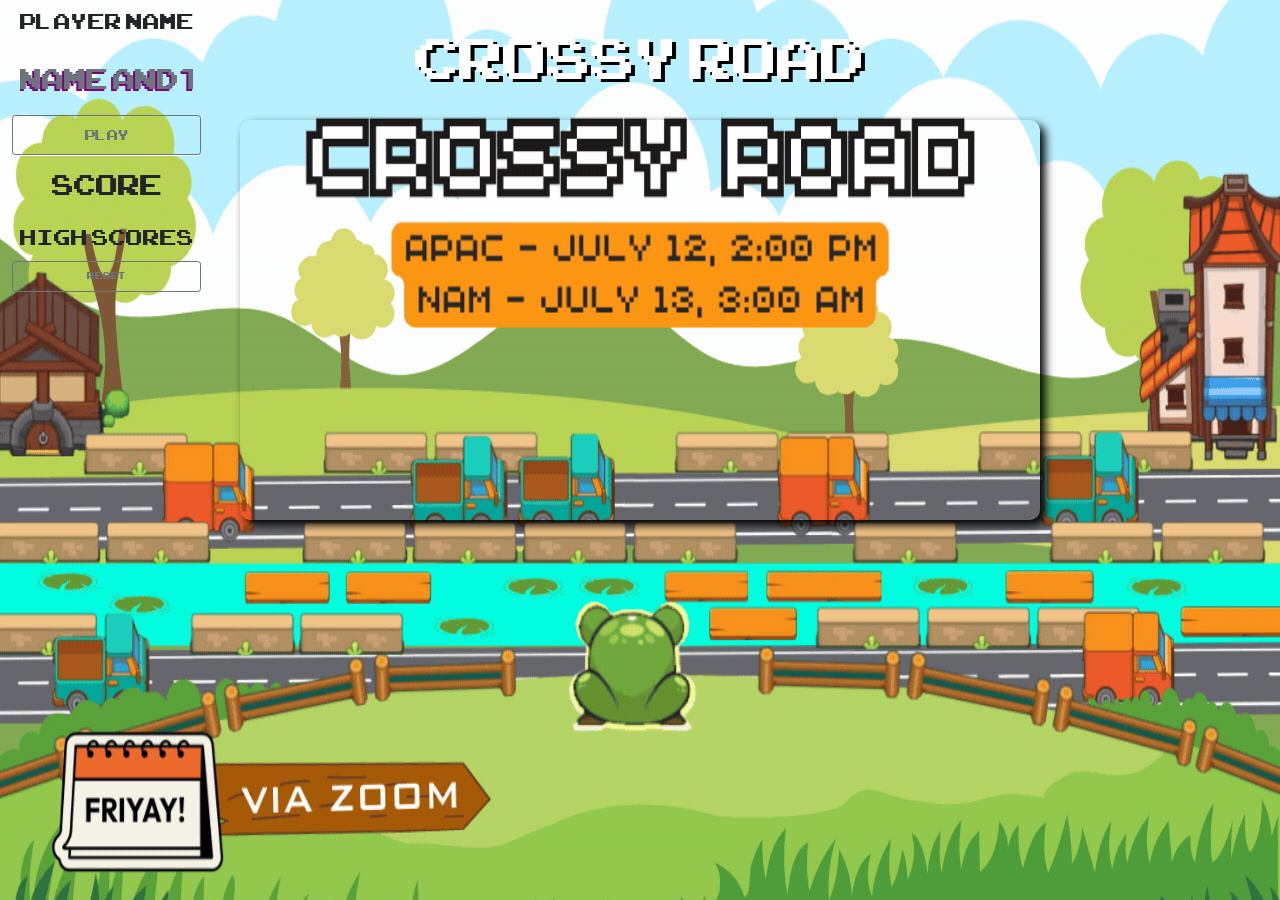
==== commit 94c4cff2: "Added Reset Button and backward jump" ====
--- a/index.html
+++ b/index.html
@@ -16,7 +16,10 @@
             </div>
             <div>
                 <div style="text-align: center;font-size: 30px;">High Scores</div>
-                <table id = "scoreboard" style="font-size: 20px;"></table>
+                <table id = "scoreboard" style="font-size: 20px; text-align: center;"></table>
+                <div>
+                    <button class="btn btn-sm btn-outline-secondary w-100" onclick="reset_scores()">Reset</button>
+                </div>
             </div>
         </div>
         <div class="col-sm-8">
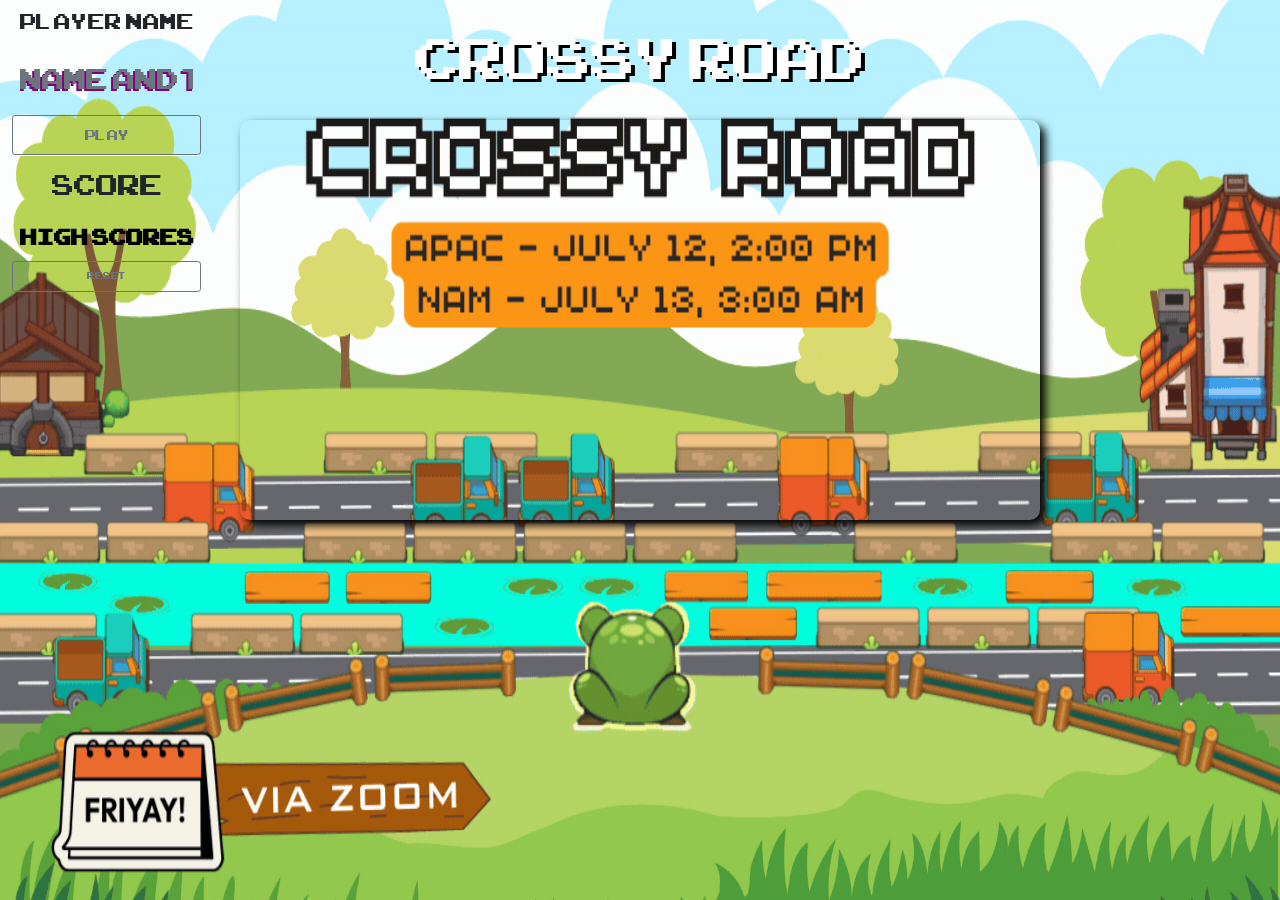
==== commit eb8ba454: "Added back animation" ====
--- a/index.html
+++ b/index.html
@@ -14,9 +14,9 @@
                 <div style="text-align: center;font-size: 40px;">Score</div>
                 <div id="score"></div>
             </div>
-            <div>
+            <div class="card bg-transparent" style="border: none;">
                 <div style="text-align: center;font-size: 30px;">High Scores</div>
-                <table id = "scoreboard" style="font-size: 20px; text-align: center;"></table>
+                <table id = "scoreboard" style="font-size: 20px; text-align: center; margin-left: auto; margin-right: auto;"></table>
                 <div>
                     <button class="btn btn-sm btn-outline-secondary w-100" onclick="reset_scores()">Reset</button>
                 </div>
--- a/css/main.css
+++ b/css/main.css
@@ -54,11 +54,12 @@
     color: black;
     font-size: 20px;
     font-weight: bolder;
+    background-color: rgba(255,255,255,0.8);
 }
 
-.card-header {
+/* .card-header {
     /* border-bottom: 2px solid rgba(0,0,0,0.125); */
-}
+
 
 .card-body {
     color: black;
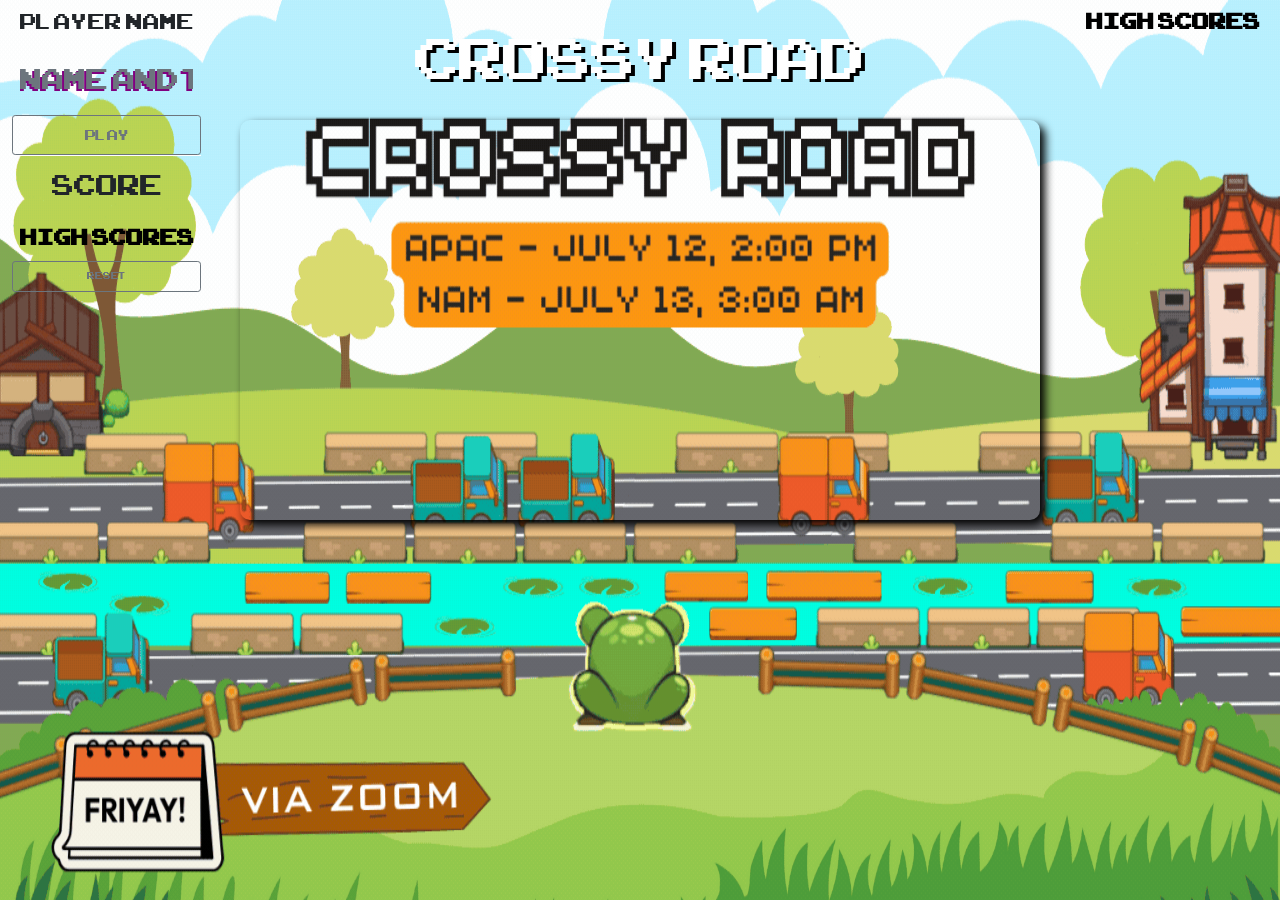
==== commit e07210b1: "Added bonus points for combos" ====
--- a/index.html
+++ b/index.html
@@ -16,7 +16,7 @@
             </div>
             <div class="card bg-transparent" style="border: none;">
                 <div style="text-align: center;font-size: 30px;">High Scores</div>
-                <table id = "scoreboard" style="font-size: 20px; text-align: center; margin-left: auto; margin-right: auto;"></table>
+                <table id = "scoreboard" style="font-size: 30px; text-align: center; margin-left: auto; margin-right: auto;"></table>
                 <div>
                     <button class="btn btn-sm btn-outline-secondary w-100" onclick="reset_scores()">Reset</button>
                 </div>
@@ -26,7 +26,11 @@
             <div id="banner">Crossy Road</div>
             <canvas id="game_canvas"></canvas>
         </div>
-        <div class="col-sm-2"></div>
+        <div class="col-sm-2">
+            <div class="card bg-transparent" style="border: none;">
+                <div style="text-align: center;font-size: 30px;">High Scores</div>
+            </div>
+        </div>
     </div>
     </body>
 
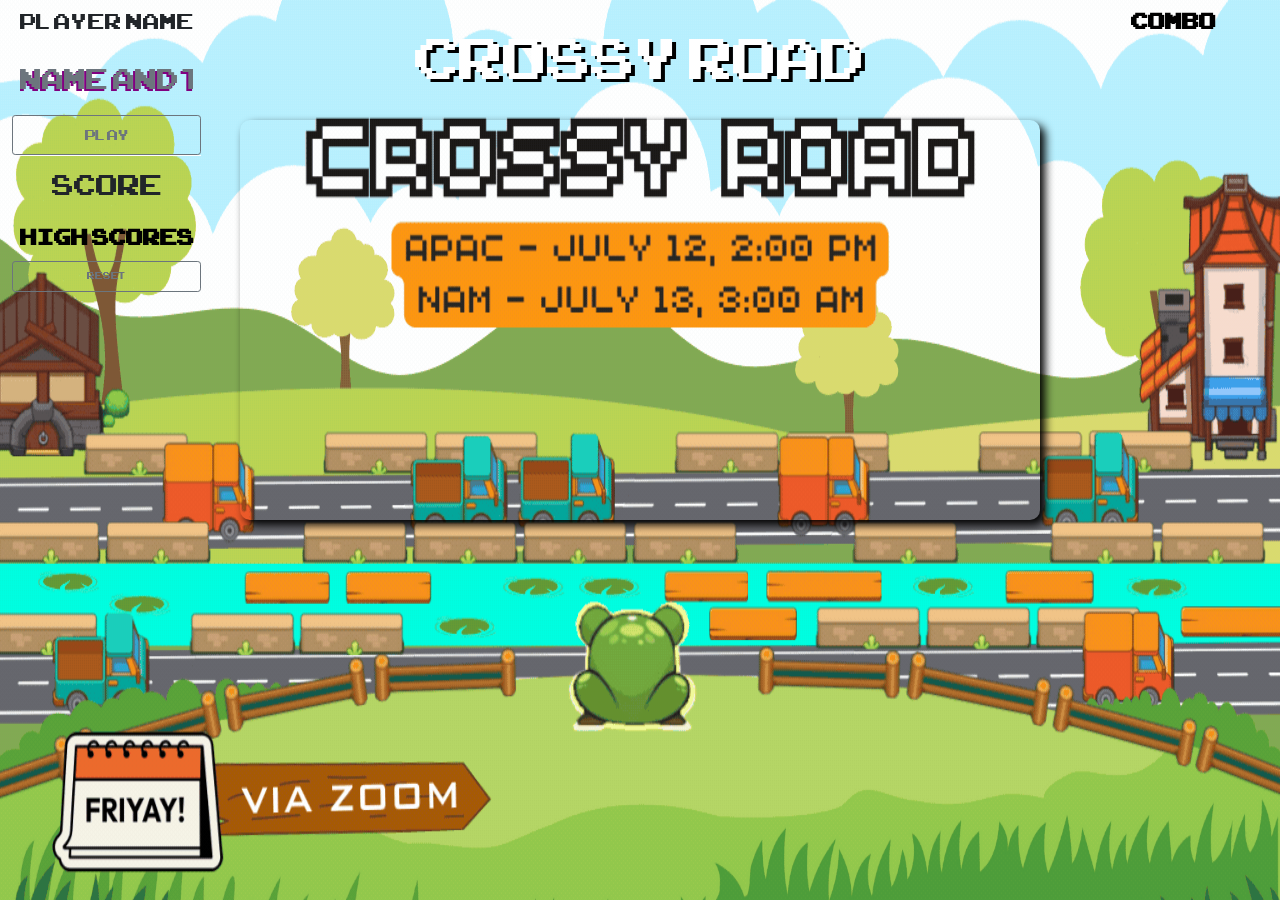
==== commit 79e68fce: "added combo display and in database" ====
--- a/index.html
+++ b/index.html
@@ -28,7 +28,8 @@
         </div>
         <div class="col-sm-2">
             <div class="card bg-transparent" style="border: none;">
-                <div style="text-align: center;font-size: 30px;">High Scores</div>
+                <div style="text-align: center;font-size: 30px;">Combo</div>
+                <div id="combo"></div>
             </div>
         </div>
     </div>
--- a/css/main.css
+++ b/css/main.css
@@ -30,6 +30,12 @@
 #score {
     font-size: 100px;
     text-align: center;
+}
+
+#combo {
+    font-size: 100px;
+    text-align: center;
+    color: red;
 }
 
 #banner {
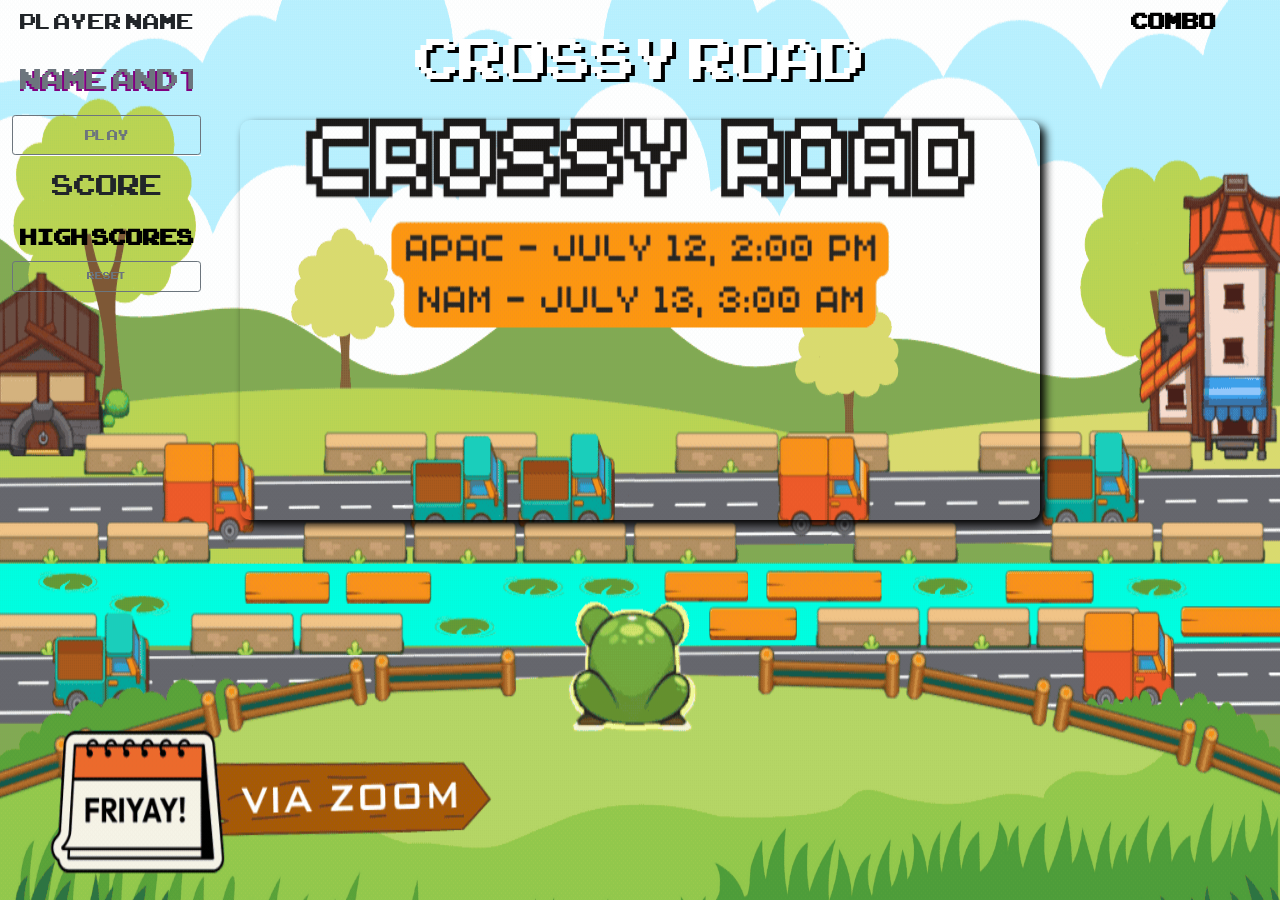
==== commit f6194489: "time glitch" ====
--- a/index.html
+++ b/index.html
@@ -30,6 +30,7 @@
             <div class="card bg-transparent" style="border: none;">
                 <div style="text-align: center;font-size: 30px;">Combo</div>
                 <div id="combo"></div>
+                <div id= "combotmr"></div>
             </div>
         </div>
     </div>
--- a/css/main.css
+++ b/css/main.css
@@ -36,6 +36,12 @@
     font-size: 100px;
     text-align: center;
     color: red;
+}
+
+#combotmr {
+    font-size: 30px;
+    text-align: left;
+    color: black;
 }
 
 #banner {
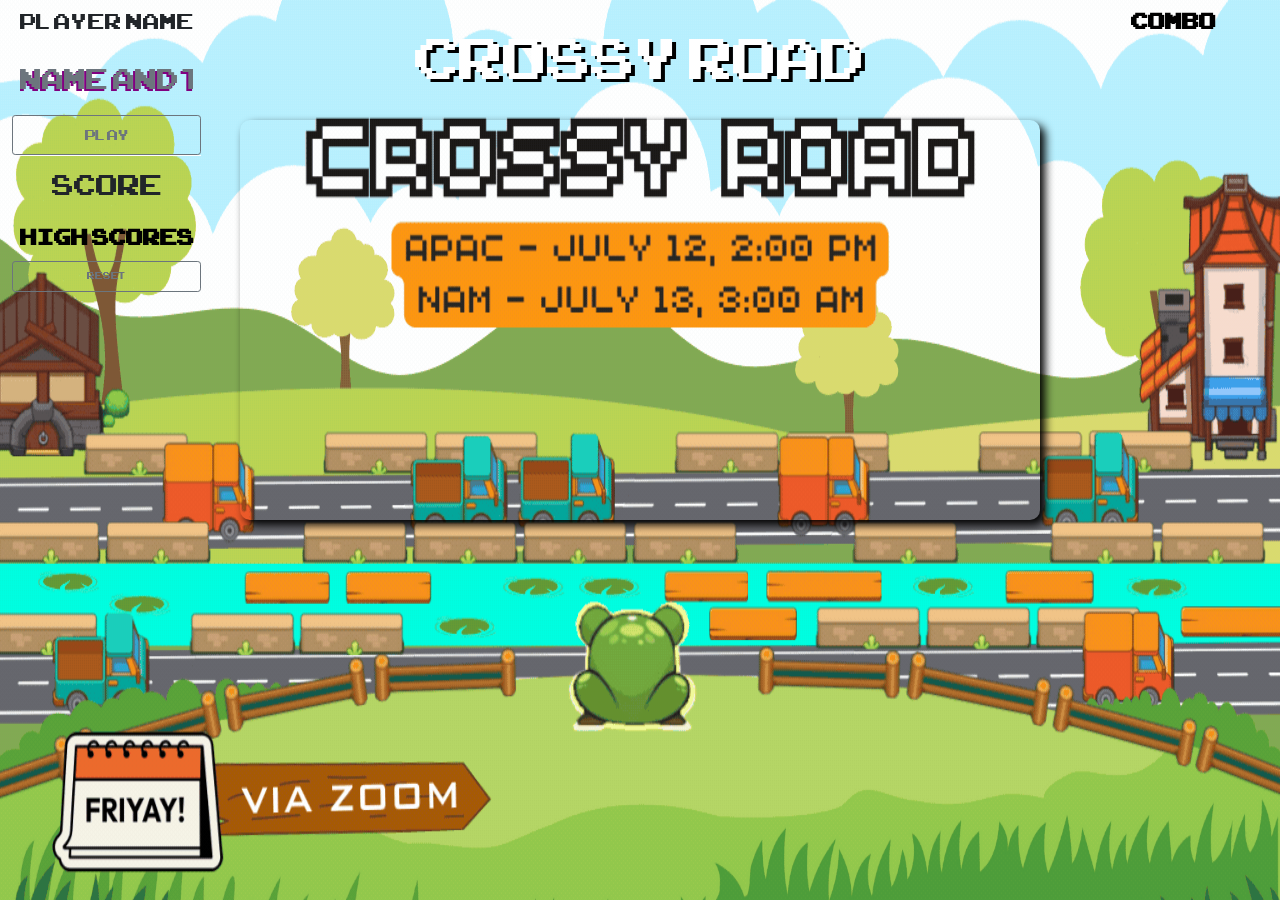
==== commit 0d8a7183: "added jump and die sfx, and die display" ====
--- a/index.html
+++ b/index.html
@@ -24,7 +24,10 @@
         </div>
         <div class="col-sm-8">
             <div id="banner">Crossy Road</div>
-            <canvas id="game_canvas"></canvas>
+            <div id="game-wrapper">
+                <canvas id="game_canvas"></canvas>
+                <img id = "lose-gif" alt="explode"></img>
+            </div>
         </div>
         <div class="col-sm-2">
             <div class="card bg-transparent" style="border: none;">
@@ -46,4 +49,8 @@
     <script src="js/main.js"></script>
     <script src="js/topscores.js"></script>
     <link rel="stylesheet" type="text/css" href="css/main.css" />
-</html>+</html>
+<!-- 
+<div id="lose-screen">
+    <img id = "lose-gif"></img>
+</div> -->
--- a/css/main.css
+++ b/css/main.css
@@ -17,7 +17,20 @@
     cursor: default;
 }
 
+/* container thats same size as canvas, stacks canvas and lose display */
+#game-wrapper {
+    position: relative;
+    display: block;
+    margin-left: auto;
+    margin-right: auto;
+    /* background-color: black; */
+    width: 100%;
+    max-width: 800px;
+}
+
 #game_canvas {
+    /* position relative to display lose-gif on top */
+    position: relative;
     display: block;
     margin-left: auto;
     margin-right: auto;
@@ -26,7 +39,20 @@
     max-width: 800px;
     box-shadow: 5px 5px 10px 0px black;
     border-radius: 10px;
+    z-index: 1;
 }
+
+#lose-gif {
+    /* z-index higher than game_canvas */
+    position: absolute;
+    display: none;
+    top: 0;
+    left: 0;
+    width: 100%;
+    height: 100%;
+    z-index: 2;
+}
+
 #score {
     font-size: 100px;
     text-align: center;
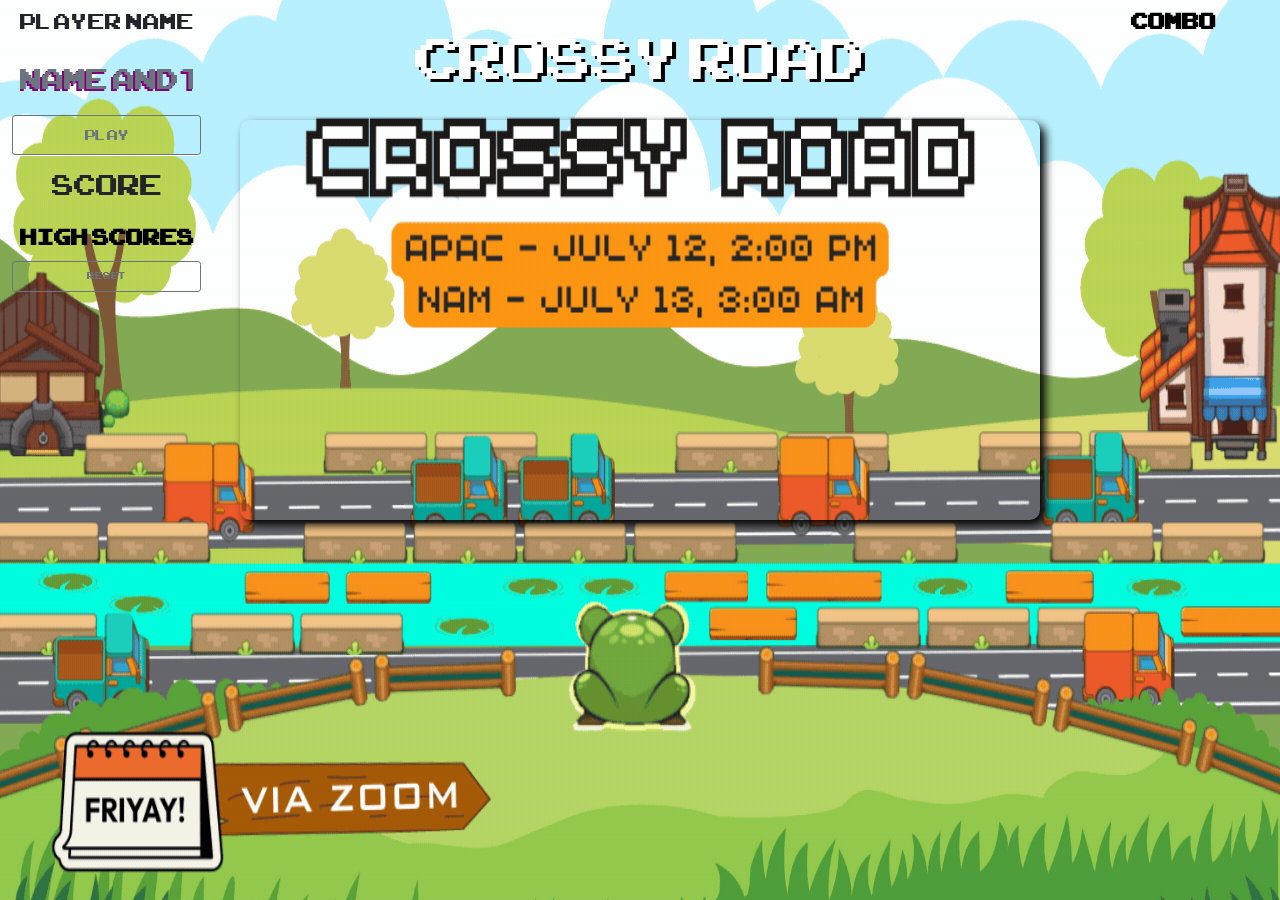
==== commit 0fd3f692: "Added bg music" ====
--- a/index.html
+++ b/index.html
@@ -7,7 +7,7 @@
                 <div style="font-size: 30px;text-align: center;">Player Name</div>
                 <input id="name" class="form-control form-control-sm w-100" type="text" style="border: none;background-color: transparent;" placeholder="Name and Team">
                 <div style="text-align: right;">
-                    <button id="play_button" class="btn btn-sm btn-outline-secondary w-100" style="display: none;" onclick="play_now()">Play</button>
+                    <button id="play_button" class="btn btn-sm btn-outline-secondary w-100" style="display: none;" onclick="play_now(); bg_sound.play()">Play</button>
                 </div>
             </div>
             <div>
